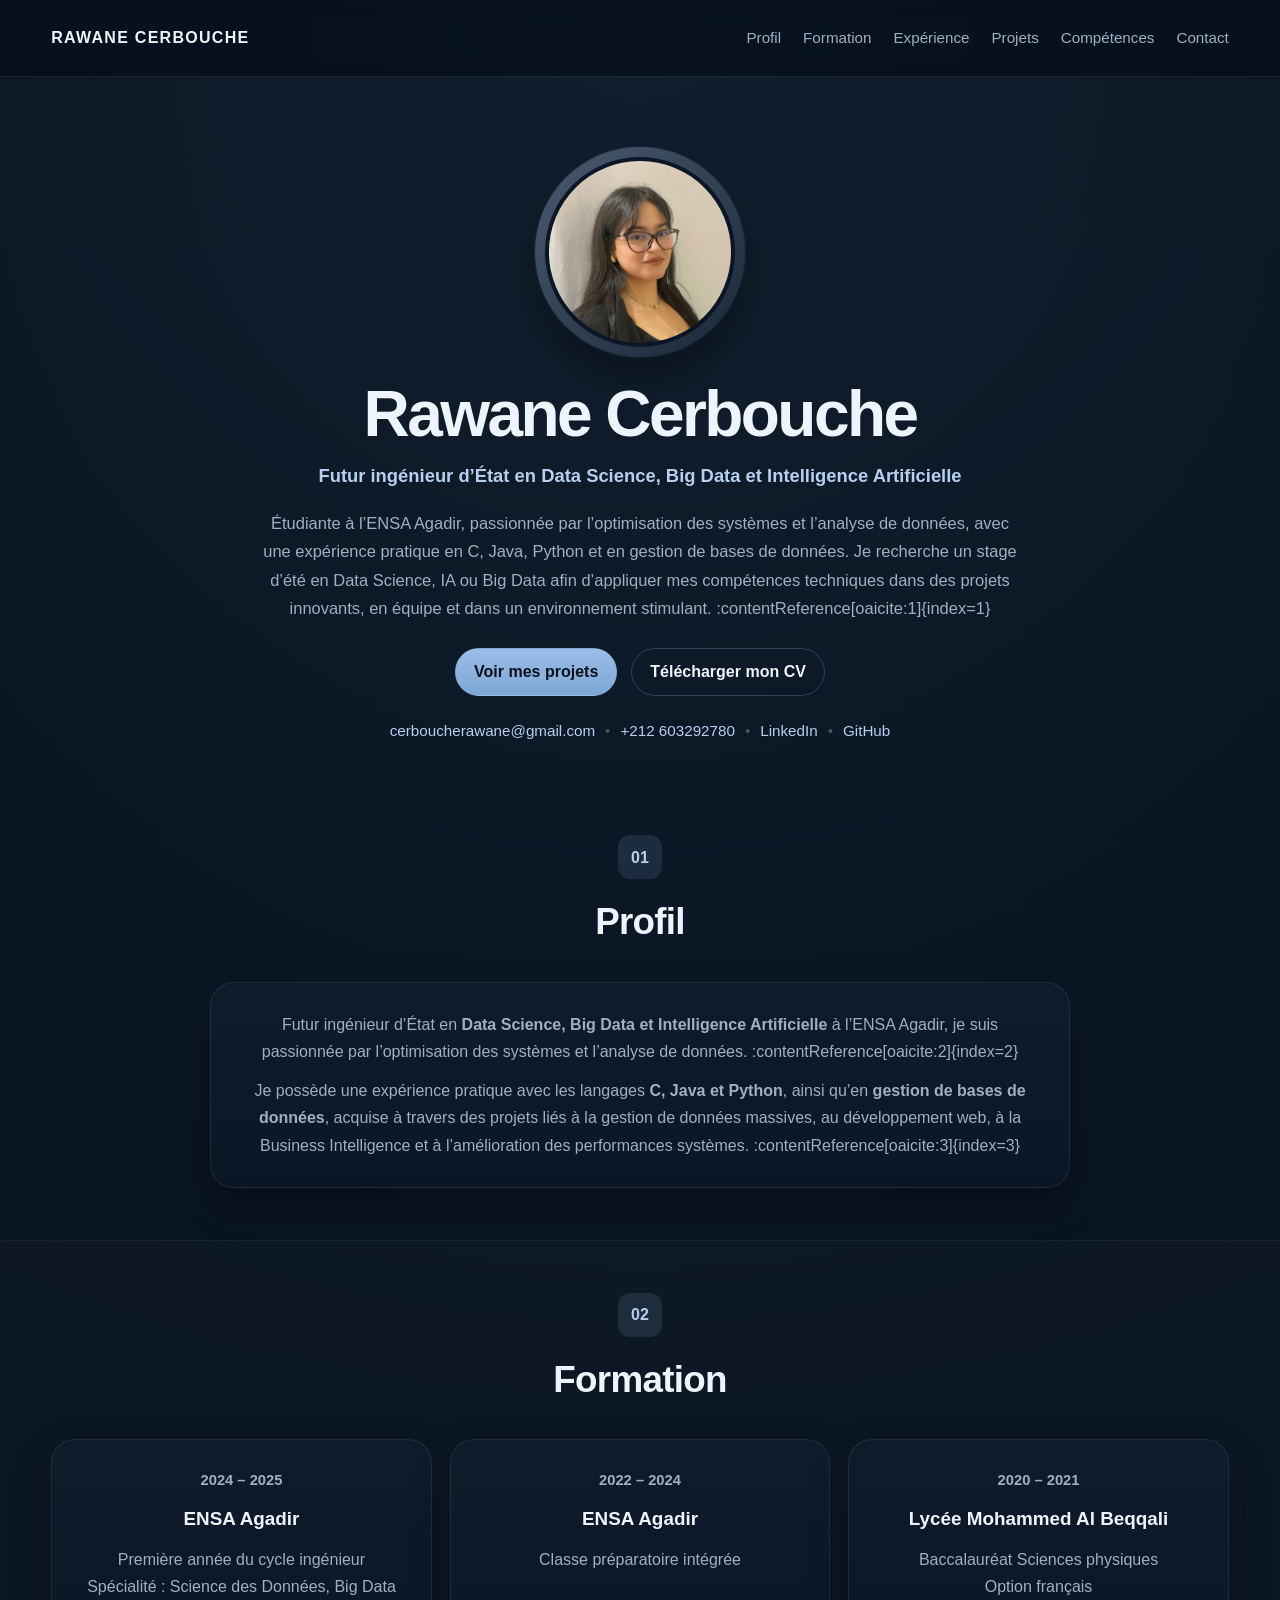
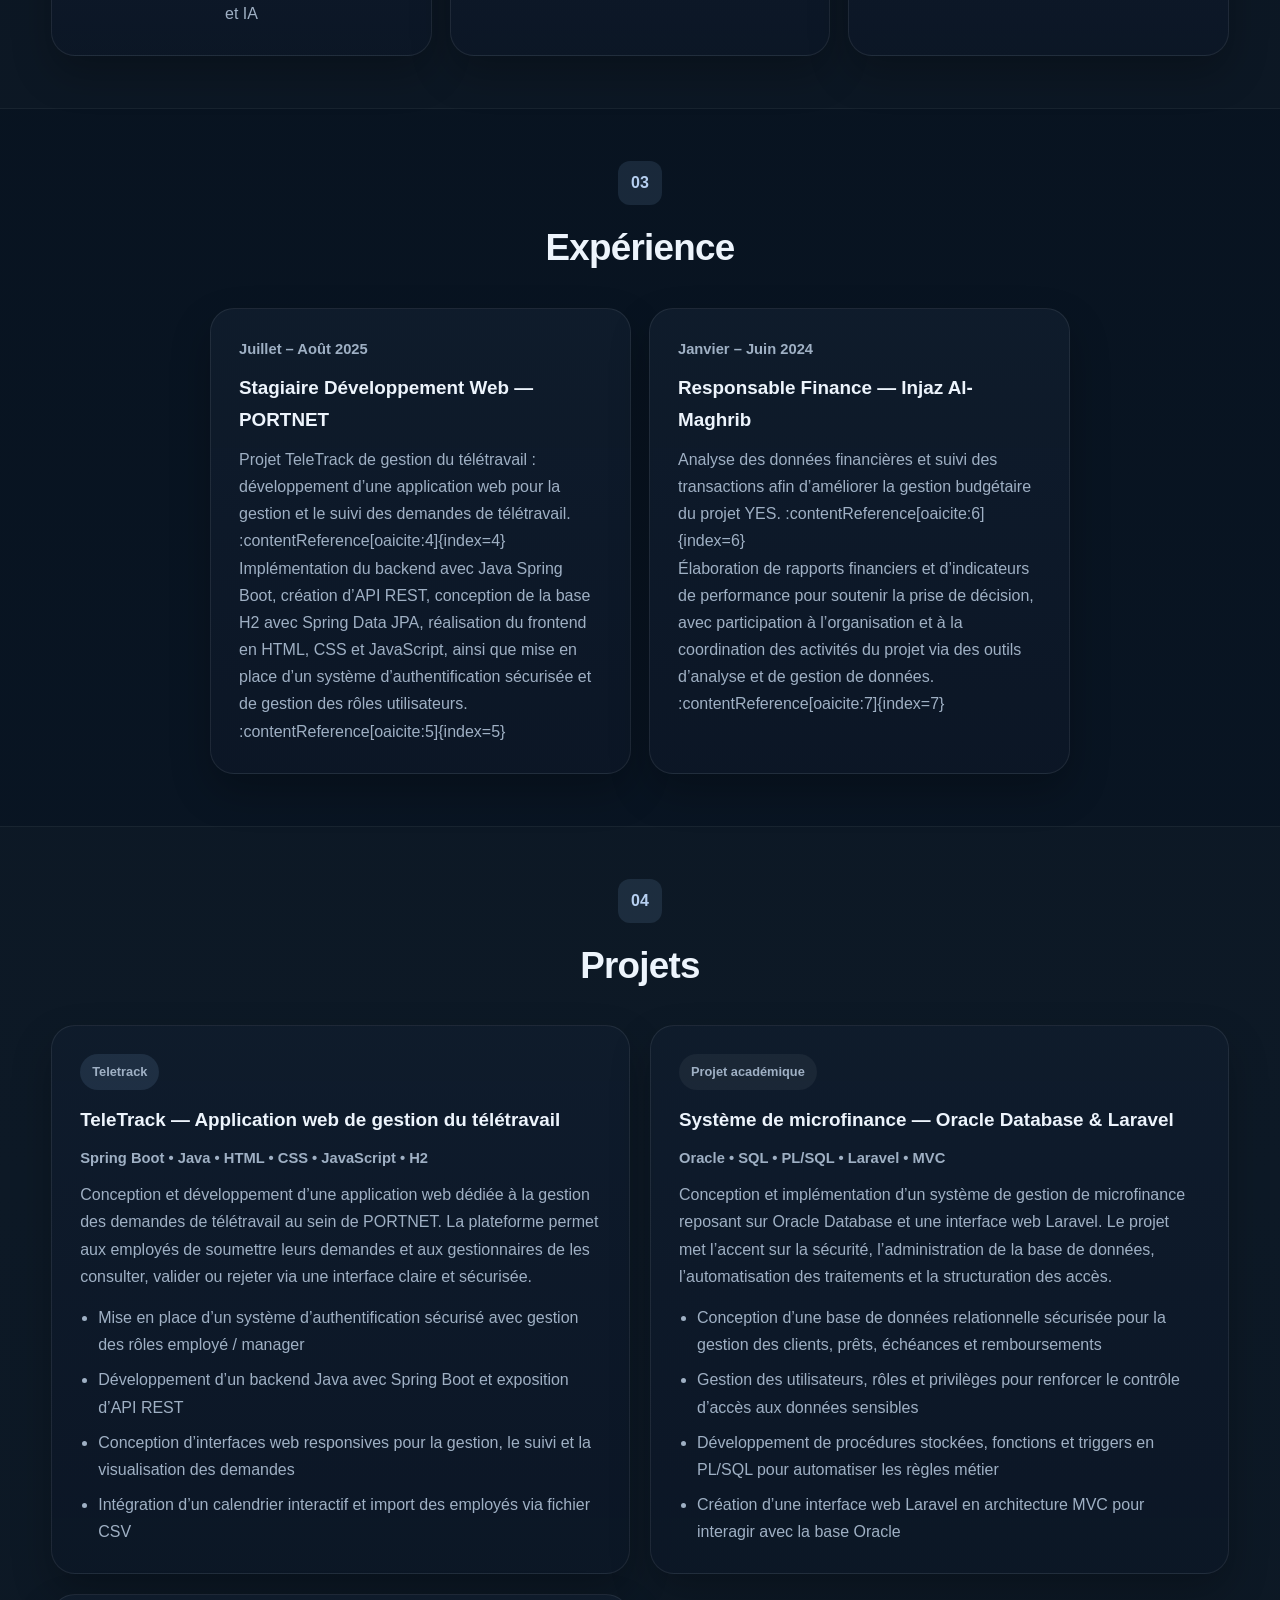
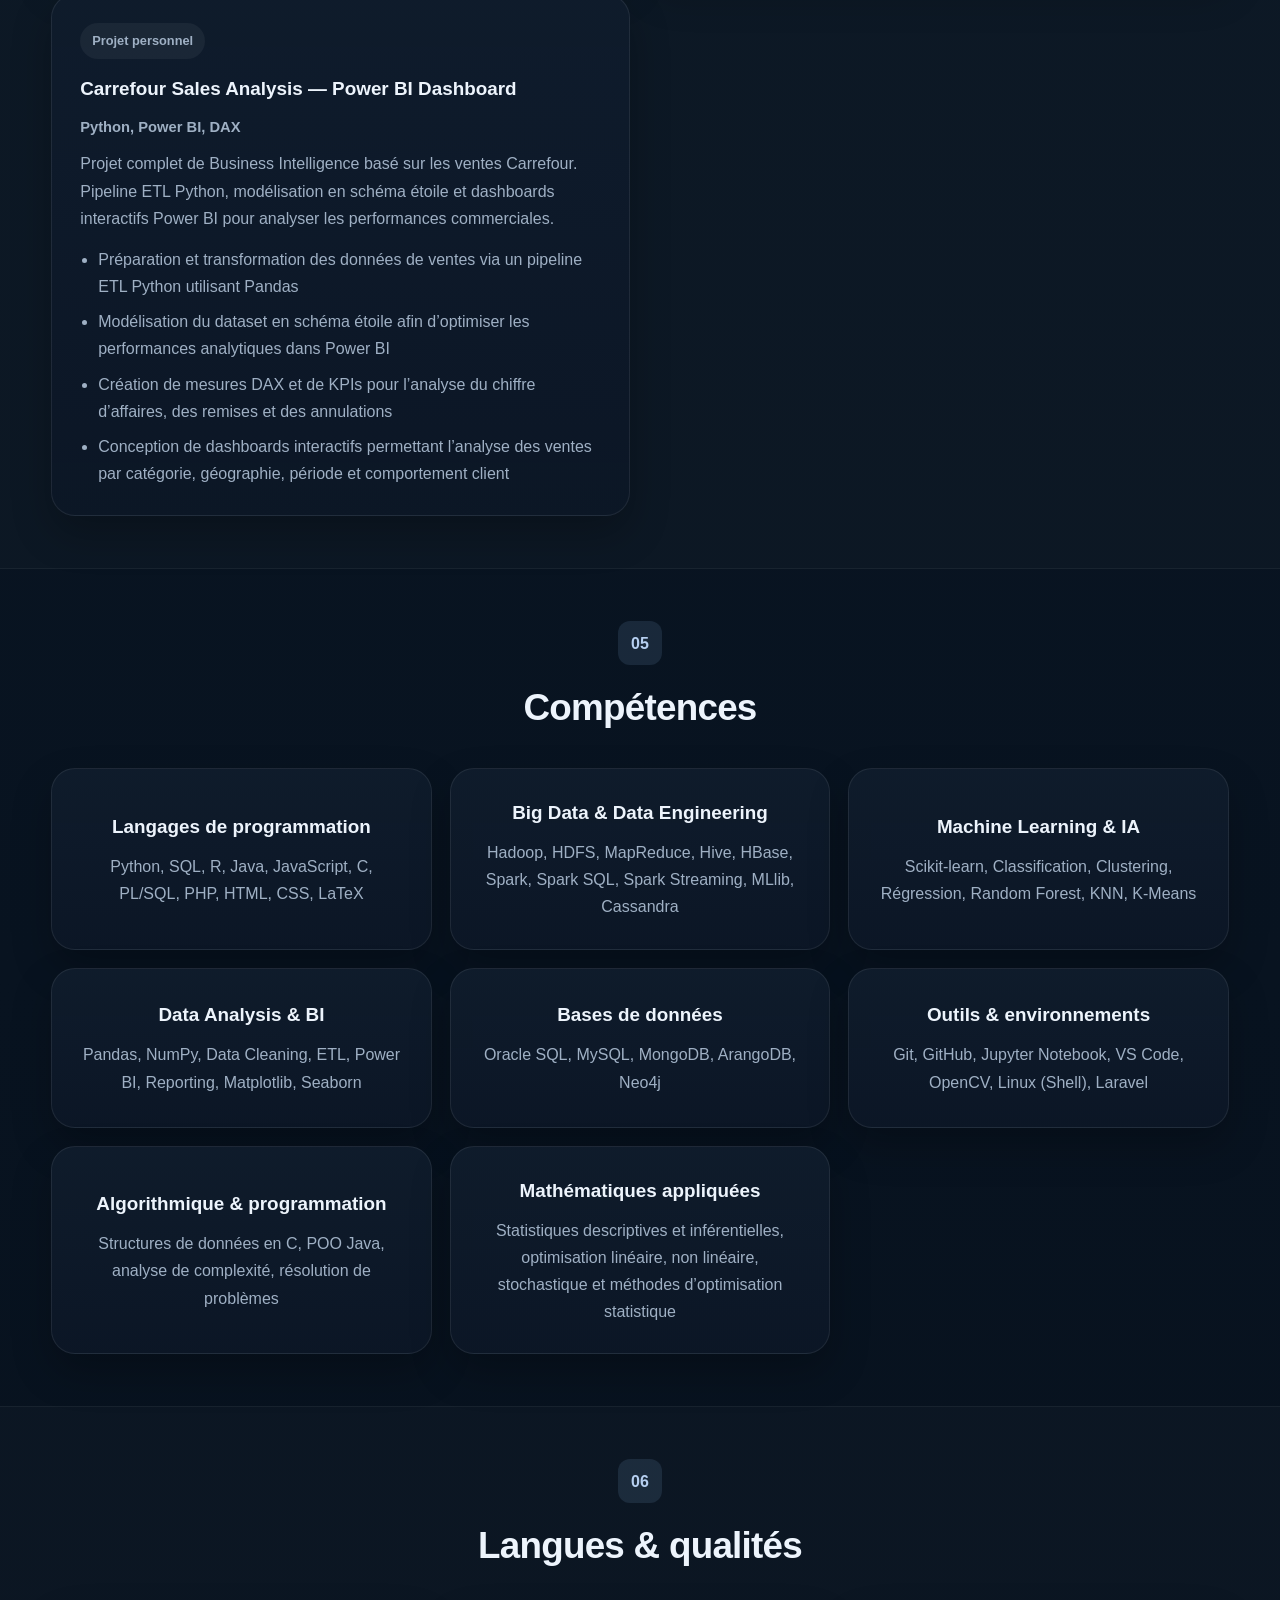
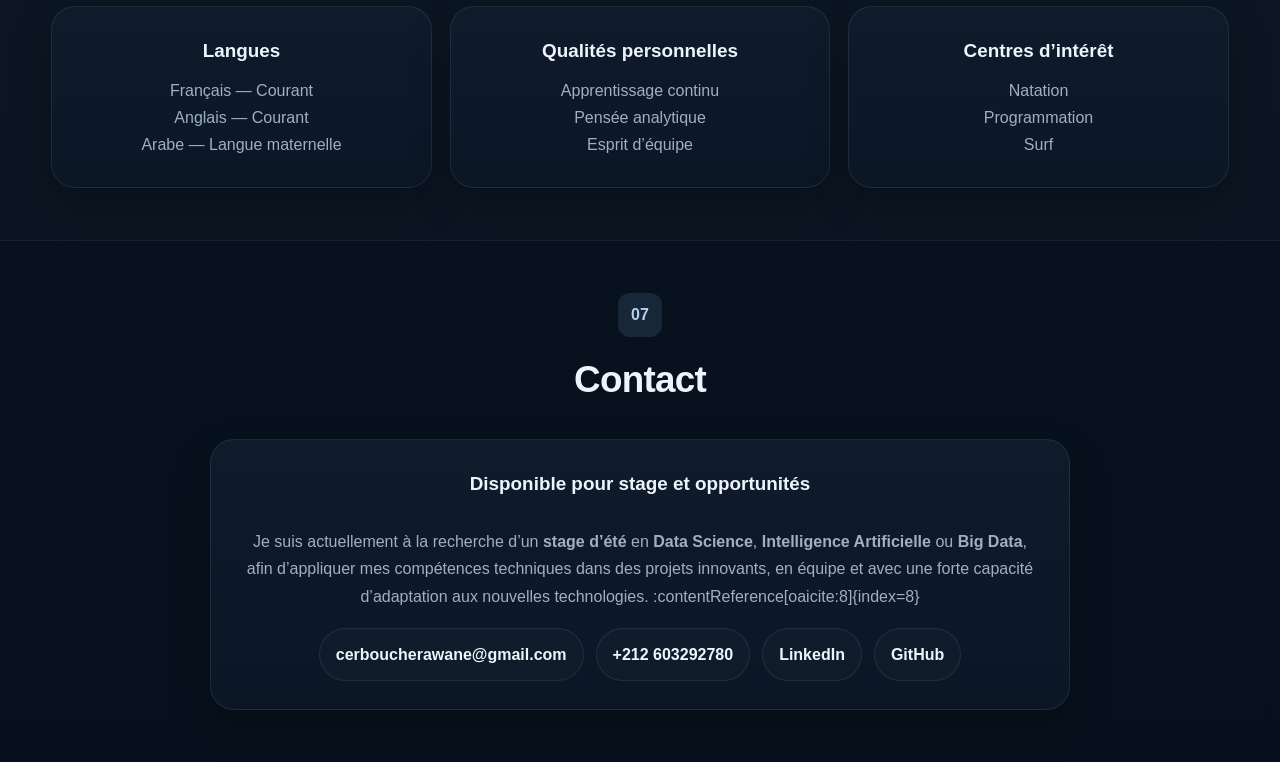
==== index.html @ 12fcda76 "Update index.html" ====
<!DOCTYPE html>
<html lang="fr">
<head>
  <meta charset="UTF-8" />
  <meta name="viewport" content="width=device-width, initial-scale=1.0" />
  <title>Rawane Cerbouche | Portfolio</title>
  <meta name="description" content="Portfolio professionnel de Rawane Cerbouche - Data Science, Big Data et Intelligence Artificielle" />
  <link rel="stylesheet" href="style.css" />
</head>
<body>

  <header class="header">
    <div class="container nav">
      <a href="#home" class="logo">Rawane Cerbouche</a>

      <nav class="nav-links">
        <a href="#about">Profil</a>
        <a href="#education">Formation</a>
        <a href="#experience">Expérience</a>
        <a href="#projects">Projets</a>
        <a href="#skills">Compétences</a>
        <a href="#contact">Contact</a>
      </nav>
    </div>
  </header>

  <main id="home">

    <!-- HERO -->
    <section class="hero">
      <div class="container hero-inner">
        <div class="hero-image-wrap">
          <div class="hero-image-frame">
            <img src="rawane.jpeg" alt="Photo de Rawane Cerbouche">
          </div>
        </div>

        <h1>Rawane Cerbouche</h1>
        <p class="hero-role">Futur ingénieur d’État en Data Science, Big Data et Intelligence Artificielle</p>

        <p class="hero-text">
          Étudiante à l’ENSA Agadir, passionnée par l’optimisation des systèmes et l’analyse de données,
          avec une expérience pratique en C, Java, Python et en gestion de bases de données.
          Je recherche un stage d’été en Data Science, IA ou Big Data afin d’appliquer mes compétences
          techniques dans des projets innovants, en équipe et dans un environnement stimulant. :contentReference[oaicite:1]{index=1}
        </p>

        <div class="hero-actions">
          <a class="btn btn-primary" href="#projects">Voir mes projets</a>
          <a class="btn btn-secondary" href="rawane.pdf" download>Télécharger mon CV</a>
        </div>

        <div class="hero-contact">
          <a href="mailto:cerboucherawane@gmail.com">cerboucherawane@gmail.com</a>
          <span>•</span>
          <a href="tel:+212603292780">+212 603292780</a>
          <span>•</span>
          <a href="https://www.linkedin.com/in/rawane-cerbouche-83610433a/" target="_blank" rel="noopener">LinkedIn</a>
          <span>•</span>
          <a href="https://github.com/rawanecerbouche" target="_blank" rel="noopener">GitHub</a>
        </div>
      </div>
    </section>

    <!-- ABOUT -->
    <section class="section" id="about">
      <div class="container narrow">
        <div class="section-heading center">
          <span>01</span>
          <h2>Profil</h2>
        </div>

        <div class="card centered-card">
          <p>
            Futur ingénieur d’État en <strong>Data Science, Big Data et Intelligence Artificielle</strong>
            à l’ENSA Agadir, je suis passionnée par l’optimisation des systèmes et l’analyse de données. :contentReference[oaicite:2]{index=2}
          </p>
          <p>
            Je possède une expérience pratique avec les langages <strong>C, Java et Python</strong>,
            ainsi qu’en <strong>gestion de bases de données</strong>, acquise à travers des projets liés
            à la gestion de données massives, au développement web, à la Business Intelligence
            et à l’amélioration des performances systèmes. :contentReference[oaicite:3]{index=3}
          </p>
        </div>
      </div>
    </section>

    <!-- EDUCATION -->
    <section class="section alt-section" id="education">
      <div class="container">
        <div class="section-heading center">
          <span>02</span>
          <h2>Formation</h2>
        </div>

        <div class="grid-3">
          <article class="card info-card text-center">
            <p class="card-date">2024 – 2025</p>
            <h3>ENSA Agadir</h3>
            <p>Première année du cycle ingénieur</p>
            <p>Spécialité : Science des Données, Big Data et IA</p>
          </article>

          <article class="card info-card text-center">
            <p class="card-date">2022 – 2024</p>
            <h3>ENSA Agadir</h3>
            <p>Classe préparatoire intégrée</p>
          </article>

          <article class="card info-card text-center">
            <p class="card-date">2020 – 2021</p>
            <h3>Lycée Mohammed Al Beqqali</h3>
            <p>Baccalauréat Sciences physiques</p>
            <p>Option français</p>
          </article>
        </div>
      </div>
    </section>

    <!-- EXPERIENCE -->
    <section class="section" id="experience">
      <div class="container narrow">
        <div class="section-heading center">
          <span>03</span>
          <h2>Expérience</h2>
        </div>

        <div class="grid-2">
          <article class="card">
            <p class="card-date">Juillet – Août 2025</p>
            <h3>Stagiaire Développement Web — PORTNET</h3>
            <p>
              Projet TeleTrack de gestion du télétravail : développement d’une application web
              pour la gestion et le suivi des demandes de télétravail. :contentReference[oaicite:4]{index=4}
            </p>
            <p>
              Implémentation du backend avec Java Spring Boot, création d’API REST,
              conception de la base H2 avec Spring Data JPA, réalisation du frontend en HTML,
              CSS et JavaScript, ainsi que mise en place d’un système d’authentification sécurisée
              et de gestion des rôles utilisateurs. :contentReference[oaicite:5]{index=5}
            </p>
          </article>

          <article class="card">
            <p class="card-date">Janvier – Juin 2024</p>
            <h3>Responsable Finance — Injaz Al-Maghrib</h3>
            <p>
              Analyse des données financières et suivi des transactions afin d’améliorer
              la gestion budgétaire du projet YES. :contentReference[oaicite:6]{index=6}
            </p>
            <p>
              Élaboration de rapports financiers et d’indicateurs de performance pour soutenir
              la prise de décision, avec participation à l’organisation et à la coordination des activités
              du projet via des outils d’analyse et de gestion de données. :contentReference[oaicite:7]{index=7}
            </p>
          </article>
        </div>
      </div>
    </section>

    <!-- PROJECTS -->
    <section class="section alt-section" id="projects">
      <div class="container">
        <div class="section-heading center">
          <span>04</span>
          <h2>Projets</h2>
        </div>

        <div class="projects-grid">

          <a class="card project-card" href="post/teletrack/" style="display:block; text-decoration:none; color:inherit;">
            <p class="project-badge">Teletrack</p>
            <h3>TeleTrack — Application web de gestion du télétravail</h3>
            <p class="card-date">Spring Boot • Java • HTML • CSS • JavaScript • H2</p>
            <p>
              Conception et développement d’une application web dédiée à la gestion
              des demandes de télétravail au sein de PORTNET. La plateforme permet
              aux employés de soumettre leurs demandes et aux gestionnaires de les
              consulter, valider ou rejeter via une interface claire et sécurisée.
            </p>
            <ul>
              <li>Mise en place d’un système d’authentification sécurisé avec gestion des rôles employé / manager</li>
              <li>Développement d’un backend Java avec Spring Boot et exposition d’API REST</li>
              <li>Conception d’interfaces web responsives pour la gestion, le suivi et la visualisation des demandes</li>
              <li>Intégration d’un calendrier interactif et import des employés via fichier CSV</li>
            </ul>
          </a>

          <a class="card project-card" href="post/plsql/" style="display:block; text-decoration:none; color:inherit;">
            <p class="project-badge subtle">Projet académique</p>
            <h3>Système de microfinance — Oracle Database & Laravel</h3>
            <p class="card-date">Oracle • SQL • PL/SQL • Laravel • MVC</p>
            <p>
              Conception et implémentation d’un système de gestion de microfinance
              reposant sur Oracle Database et une interface web Laravel. Le projet
              met l’accent sur la sécurité, l’administration de la base de données,
              l’automatisation des traitements et la structuration des accès.
            </p>
            <ul>
              <li>Conception d’une base de données relationnelle sécurisée pour la gestion des clients, prêts, échéances et remboursements</li>
              <li>Gestion des utilisateurs, rôles et privilèges pour renforcer le contrôle d’accès aux données sensibles</li>
              <li>Développement de procédures stockées, fonctions et triggers en PL/SQL pour automatiser les règles métier</li>
              <li>Création d’une interface web Laravel en architecture MVC pour interagir avec la base Oracle</li>
            </ul>
          </a>

          <a class="card project-card" href="post/powerbi/" style="display:block; text-decoration:none; color:inherit;">
            <p class="project-badge subtle">Projet personnel</p>
            <h3>Carrefour Sales Analysis — Power BI Dashboard</h3>
            <p class="card-date">Python, Power BI, DAX</p>
            <p>
              Projet complet de Business Intelligence basé sur les ventes Carrefour.
              Pipeline ETL Python, modélisation en schéma étoile et dashboards
              interactifs Power BI pour analyser les performances commerciales.
            </p>
            <ul>
              <li>Préparation et transformation des données de ventes via un pipeline ETL Python utilisant Pandas</li>
              <li>Modélisation du dataset en schéma étoile afin d’optimiser les performances analytiques dans Power BI</li>
              <li>Création de mesures DAX et de KPIs pour l’analyse du chiffre d’affaires, des remises et des annulations</li>
              <li>Conception de dashboards interactifs permettant l’analyse des ventes par catégorie, géographie, période et comportement client</li>
            </ul>
          </a>

        </div>
      </div>
    </section>

    <!-- SKILLS -->
    <section class="section" id="skills">
      <div class="container">
        <div class="section-heading center">
          <span>05</span>
          <h2>Compétences</h2>
        </div>

        <div class="skills-grid">
          <article class="card skill-card text-center">
            <h3>Langages de programmation</h3>
            <p>Python, SQL, R, Java, JavaScript, C, PL/SQL, PHP, HTML, CSS, LaTeX</p>
          </article>

          <article class="card skill-card text-center">
            <h3>Big Data & Data Engineering</h3>
            <p>Hadoop, HDFS, MapReduce, Hive, HBase, Spark, Spark SQL, Spark Streaming, MLlib, Cassandra</p>
          </article>

          <article class="card skill-card text-center">
            <h3>Machine Learning & IA</h3>
            <p>Scikit-learn, Classification, Clustering, Régression, Random Forest, KNN, K-Means</p>
          </article>

          <article class="card skill-card text-center">
            <h3>Data Analysis & BI</h3>
            <p>Pandas, NumPy, Data Cleaning, ETL, Power BI, Reporting, Matplotlib, Seaborn</p>
          </article>

          <article class="card skill-card text-center">
            <h3>Bases de données</h3>
            <p>Oracle SQL, MySQL, MongoDB, ArangoDB, Neo4j</p>
          </article>

          <article class="card skill-card text-center">
            <h3>Outils & environnements</h3>
            <p>Git, GitHub, Jupyter Notebook, VS Code, OpenCV, Linux (Shell), Laravel</p>
          </article>

          <article class="card skill-card text-center">
            <h3>Algorithmique & programmation</h3>
            <p>Structures de données en C, POO Java, analyse de complexité, résolution de problèmes</p>
          </article>

          <article class="card skill-card text-center">
            <h3>Mathématiques appliquées</h3>
            <p>Statistiques descriptives et inférentielles, optimisation linéaire, non linéaire, stochastique et méthodes d’optimisation statistique</p>
          </article>
        </div>
      </div>
    </section>

    <!-- EXTRA -->
    <section class="section alt-section" id="more">
      <div class="container">
        <div class="section-heading center">
          <span>06</span>
          <h2>Langues & qualités</h2>
        </div>

        <div class="grid-3">
          <article class="card text-center">
            <h3>Langues</h3>
            <p>Français — Courant</p>
            <p>Anglais — Courant</p>
            <p>Arabe — Langue maternelle</p>
          </article>

          <article class="card text-center">
            <h3>Qualités personnelles</h3>
            <p>Apprentissage continu</p>
            <p>Pensée analytique</p>
            <p>Esprit d’équipe</p>
          </article>

          <article class="card text-center">
            <h3>Centres d’intérêt</h3>
            <p>Natation</p>
            <p>Programmation</p>
            <p>Surf</p>
          </article>
        </div>
      </div>
    </section>

    <!-- CONTACT -->
    <section class="section" id="contact">
      <div class="container narrow">
        <div class="section-heading center">
          <span>07</span>
          <h2>Contact</h2>
        </div>

        <div class="card contact-card text-center">
          <h3>Disponible pour stage et opportunités</h3>
          <p>
            Je suis actuellement à la recherche d’un <strong>stage d’été</strong> en
            <strong>Data Science</strong>, <strong>Intelligence Artificielle</strong>
            ou <strong>Big Data</strong>, afin d’appliquer mes compétences techniques
            dans des projets innovants, en équipe et avec une forte capacité d’adaptation
            aux nouvelles technologies. :contentReference[oaicite:8]{index=8}
          </p>

          <div class="contact-links">
            <a href="mailto:cerboucherawane@gmail.com">cerboucherawane@gmail.com</a>
            <a href="tel:+212603292780">+212 603292780</a>
            <a href="https://www.linkedin.com/in/rawane-cerbouche-83610433a/" target="_blank" rel="noopener">LinkedIn</a>
            <a href="https://github.com/rawanecerbouche" target="_blank" rel="noopener">GitHub</a>
          </div>
        </div>
      </div>
    </section>

  </main>
</body>
</html>
---- style.css ----
:root{
  --bg: #07111d;
  --bg-soft: #0b1726;
  --panel: #0f1c2c;
  --panel-2: #132338;
  --line: rgba(255,255,255,.08);
  --line-soft: rgba(255,255,255,.05);
  --text: #edf4fc;
  --muted: #9fb0c4;
  --accent: #7fa8d6;
  --accent-strong: #b6cff0;
  --accent-soft: rgba(127,168,214,.14);
  --shadow: 0 18px 40px rgba(0,0,0,.24);
  --radius-xl: 34px;
  --radius-lg: 24px;
  --radius-md: 18px;
  --container: 1180px;
}

*{
  margin:0;
  padding:0;
  box-sizing:border-box;
}

html{
  scroll-behavior:smooth;
}

body{
  font-family: "Inter", "Segoe UI", Arial, sans-serif;
  color: var(--text);
  background:
    radial-gradient(circle at top center, rgba(127,168,214,.09), transparent 26%),
    linear-gradient(180deg, #07111d 0%, #091523 50%, #07111d 100%);
  line-height: 1.7;
}

img{
  max-width:100%;
  display:block;
}

a{
  text-decoration:none;
  color: var(--accent-strong);
}

a:hover{
  opacity:.92;
}

.container{
  width:min(var(--container), 92%);
  margin:0 auto;
}

.narrow{
  width:min(860px, 92%);
}

/* HEADER */
.header{
  position:sticky;
  top:0;
  z-index:50;
  backdrop-filter: blur(14px);
  background: rgba(7,17,29,.82);
  border-bottom:1px solid var(--line);
}

.nav{
  min-height:76px;
  display:flex;
  align-items:center;
  justify-content:space-between;
  gap:20px;
}

.logo{
  color: var(--text);
  font-size:1rem;
  font-weight:700;
  letter-spacing:.08em;
  text-transform:uppercase;
}

.nav-links{
  display:flex;
  flex-wrap:wrap;
  gap:22px;
}

.nav-links a{
  color: var(--muted);
  font-size:.95rem;
  font-weight:500;
}

.nav-links a:hover{
  color: var(--text);
}

/* HERO */
.hero{
  padding: 70px 0 40px;
}

.hero-inner{
  text-align:center;
  display:flex;
  flex-direction:column;
  align-items:center;
}

.hero-image-wrap{
  margin-bottom: 24px;
}

.hero-image-frame{
  width: 210px;
  height: 210px;
  border-radius: 50%;
  padding: 10px;
  background:
    linear-gradient(135deg, rgba(182,207,240,.35), rgba(127,168,214,.08));
  box-shadow:
    0 0 0 1px rgba(255,255,255,.06),
    0 18px 40px rgba(0,0,0,.28);
}

.hero-image-frame img{
  width: 100%;
  height: 100%;
  object-fit: cover;
  border-radius: 50%;
  border: 4px solid rgba(10,20,34,.95);
}

.hero-kicker{
  font-size:.82rem;
  font-weight:700;
  letter-spacing:.12em;
  text-transform:uppercase;
  color: var(--accent);
  margin-bottom:14px;
}

.hero h1{
  font-size: clamp(2.3rem, 5vw, 4.2rem);
  line-height:1.05;
  letter-spacing:-.04em;
  margin-bottom:12px;
}

.hero-role{
  font-size:1.15rem;
  color: var(--accent-strong);
  font-weight:600;
  margin-bottom:18px;
}

.hero-text{
  max-width: 760px;
  color: var(--muted);
  font-size:1.03rem;
  margin-bottom:26px;
}

.hero-actions{
  display:flex;
  flex-wrap:wrap;
  justify-content:center;
  gap:14px;
  margin-bottom:22px;
}

.hero-contact{
  display:flex;
  flex-wrap:wrap;
  justify-content:center;
  align-items:center;
  gap:10px;
  color: var(--muted);
  font-size:.95rem;
}

.hero-contact span{
  color: rgba(255,255,255,.25);
}

/* BUTTONS */
.btn{
  min-height:48px;
  padding:0 18px;
  border-radius:999px;
  display:inline-flex;
  align-items:center;
  justify-content:center;
  font-weight:700;
  border:1px solid transparent;
  transition:.22s ease;
}

.btn-primary{
  background: linear-gradient(180deg, #9bbce7, #7ea7d6);
  color:#08111d;
}

.btn-primary:hover{
  transform: translateY(-1px);
}

.btn-secondary{
  background: transparent;
  border-color: rgba(127,168,214,.28);
  color: var(--text);
}

.btn-secondary:hover{
  background: rgba(255,255,255,.03);
}

/* SECTION */
.section{
  padding: 52px 0;
}

.alt-section{
  background: rgba(255,255,255,.015);
  border-top: 1px solid var(--line-soft);
  border-bottom: 1px solid var(--line-soft);
}

.section-heading{
  margin-bottom: 28px;
}

.section-heading.center{
  text-align:center;
}

.section-heading span{
  display:inline-grid;
  place-items:center;
  width:44px;
  height:44px;
  border-radius:12px;
  background: var(--accent-soft);
  color: var(--accent-strong);
  font-weight:800;
  margin-bottom:12px;
}

.section-heading h2{
  font-size: clamp(1.6rem, 3vw, 2.3rem);
  letter-spacing:-.02em;
}

/* CARDS */
.card{
  background:
    linear-gradient(180deg, rgba(15,28,44,.98), rgba(12,23,38,.96));
  border:1px solid var(--line);
  box-shadow: var(--shadow);
  border-radius: var(--radius-lg);
  padding: 28px;
}

.centered-card{
  text-align:center;
}

.centered-card p + p{
  margin-top: 12px;
}

.card h3{
  font-size:1.18rem;
  margin-bottom:10px;
}

.card p{
  color: var(--muted);
}

.card-date{
  color: var(--accent);
  font-size:.92rem;
  font-weight:700;
  margin-bottom:10px;
}

.text-center{
  text-align:center;
}

/* GRIDS */
.grid-2{
  display:grid;
  grid-template-columns: repeat(2, 1fr);
  gap:18px;
}

.grid-3{
  display:grid;
  grid-template-columns: repeat(3, 1fr);
  gap:18px;
}

.projects-grid{
  display:grid;
  grid-template-columns: repeat(2, 1fr);
  gap:20px;
}

.skills-grid{
  display:grid;
  grid-template-columns: repeat(3, 1fr);
  gap:18px;
}

/* PROJECT */
.project-card{
  text-align:left;
}

.project-badge{
  display:inline-flex;
  padding:7px 12px;
  border-radius:999px;
  background: rgba(127,168,214,.14);
  color: var(--accent-strong);
  font-size:.8rem;
  font-weight:700;
  margin-bottom:14px;
}

.project-badge.subtle{
  background: rgba(255,255,255,.05);
  color: var(--muted);
}

.project-card ul{
  margin-top:14px;
  padding-left:18px;
  color: var(--muted);
}

.project-card li + li{
  margin-top:8px;
}

/* SKILL */
.skill-card{
  min-height: 160px;
  display:flex;
  flex-direction:column;
  justify-content:center;
}

/* CONTACT */
.contact-card{
  display:flex;
  flex-direction:column;
  gap:18px;
}

.contact-links{
  display:flex;
  flex-wrap:wrap;
  justify-content:center;
  gap:12px;
}

.contact-links a{
  padding:12px 16px;
  border-radius:999px;
  border:1px solid var(--line);
  background: rgba(255,255,255,.02);
  color: var(--text);
  font-weight:600;
}

/* RESPONSIVE */
@media (max-width: 980px){
  .grid-3,
  .projects-grid,
  .skills-grid{
    grid-template-columns: 1fr;
  }
}

@media (max-width: 760px){
  .nav{
    min-height:72px;
  }

  .nav-links{
    display:none;
  }

  .hero{
    padding: 46px 0 24px;
  }

  .hero-image-frame{
    width: 170px;
    height: 170px;
  }

  .hero-role{
    font-size:1rem;
  }

  .card{
    padding:22px;
  }

  .section{
    padding: 42px 0;
  }

  .grid-2{
    grid-template-columns: 1fr;
  }

  .hero-contact{
    font-size:.9rem;
  }
}
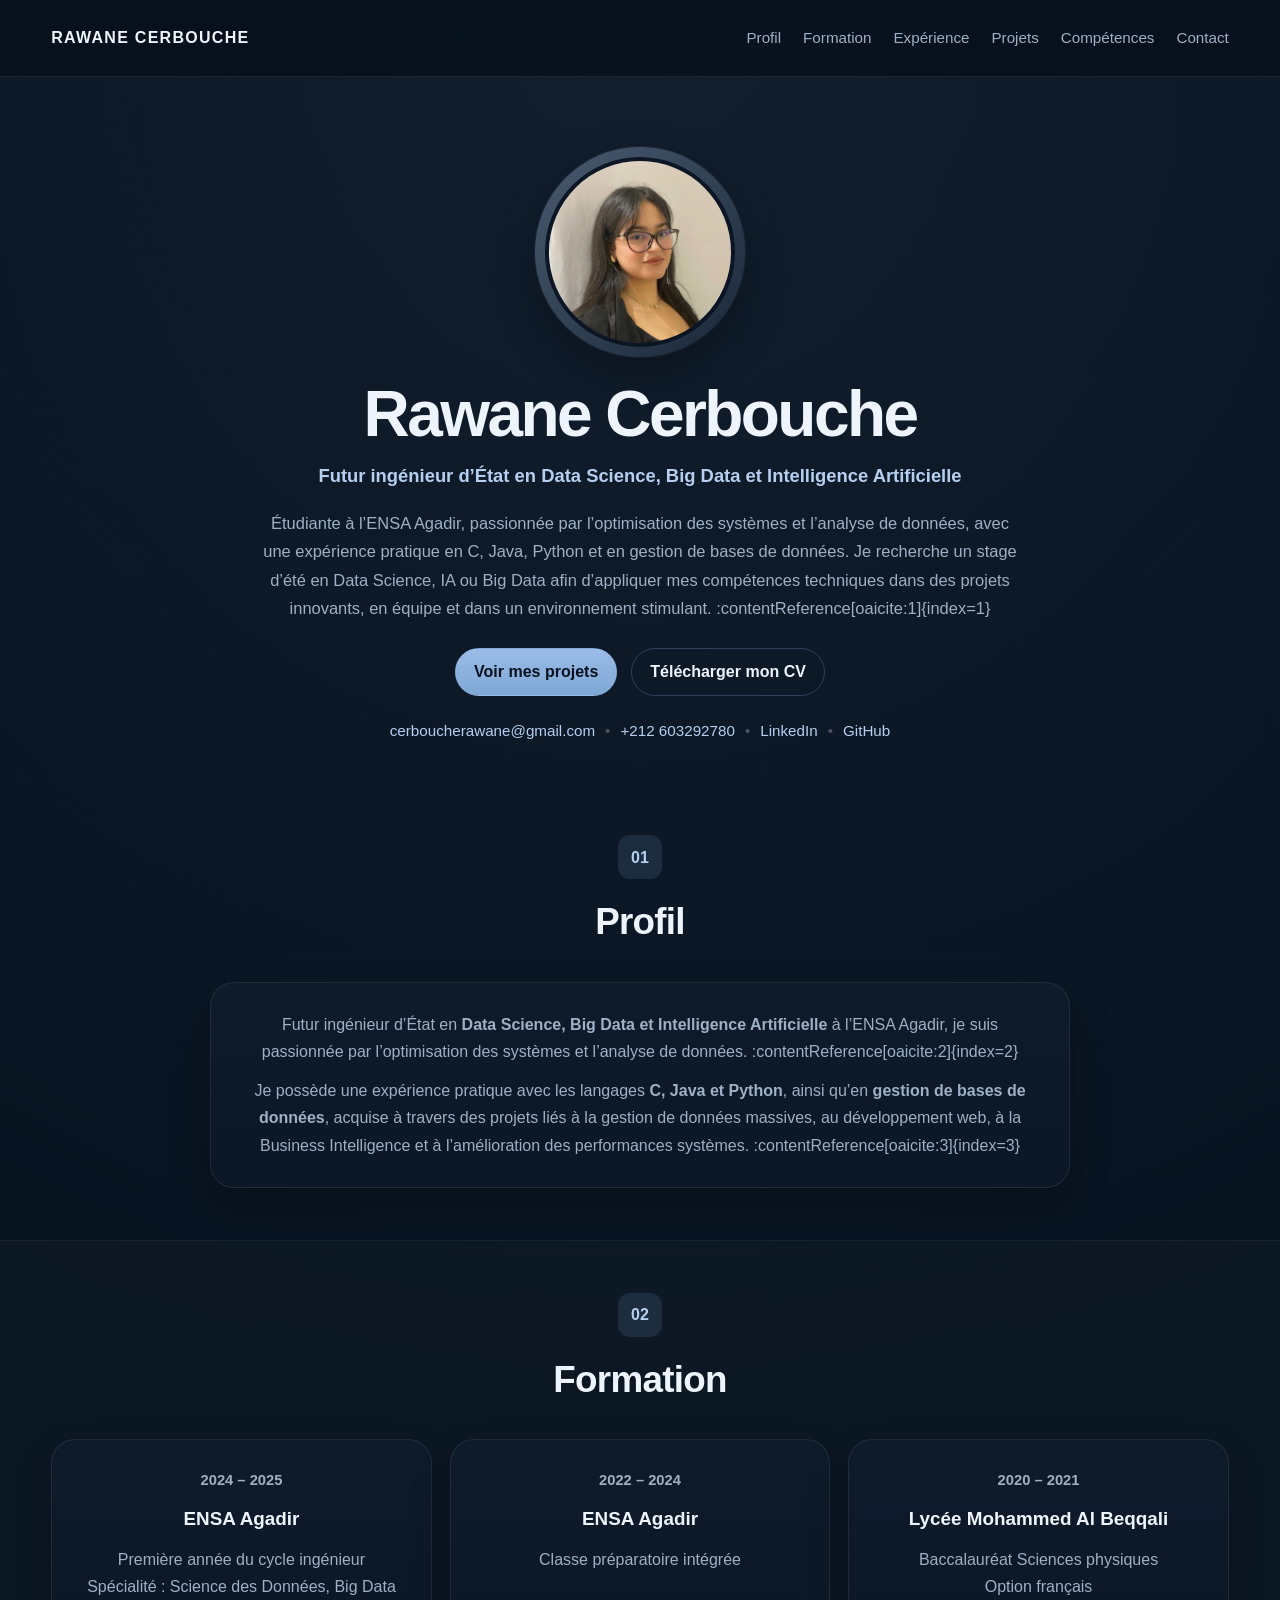
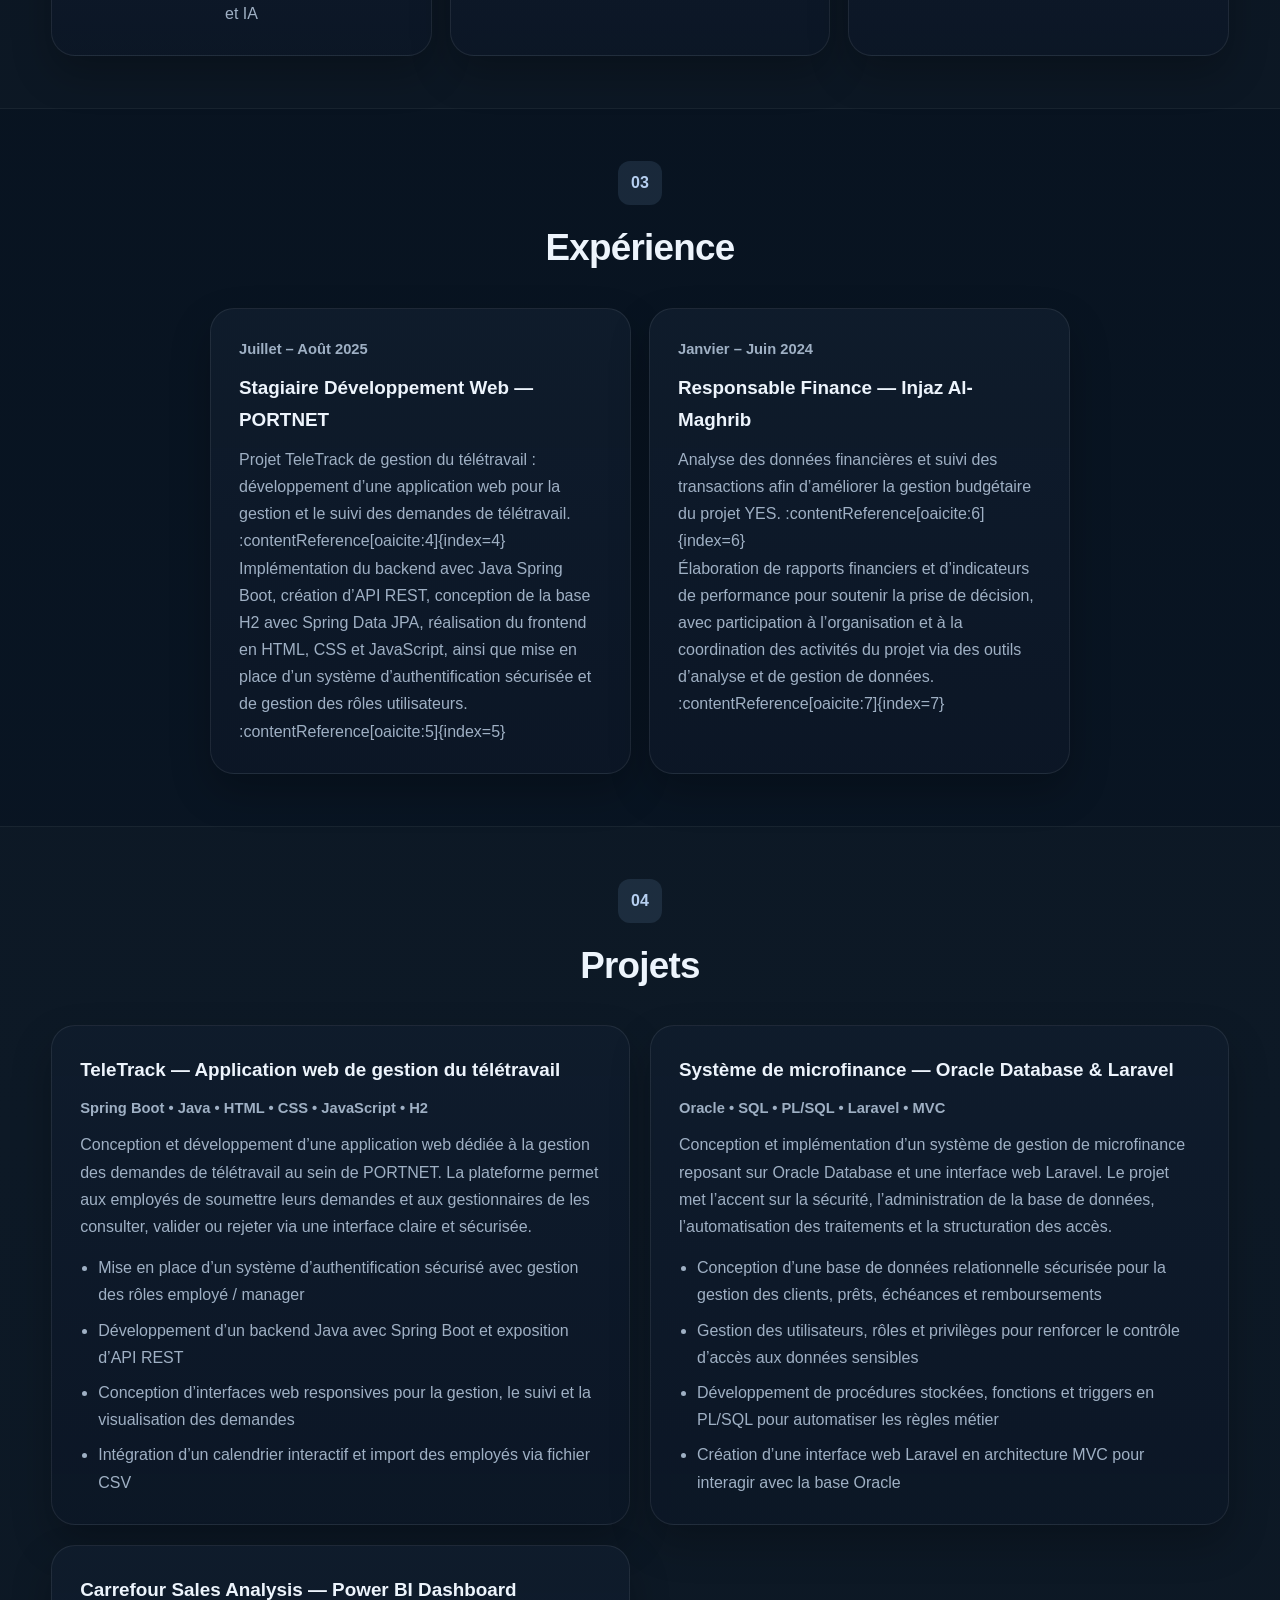
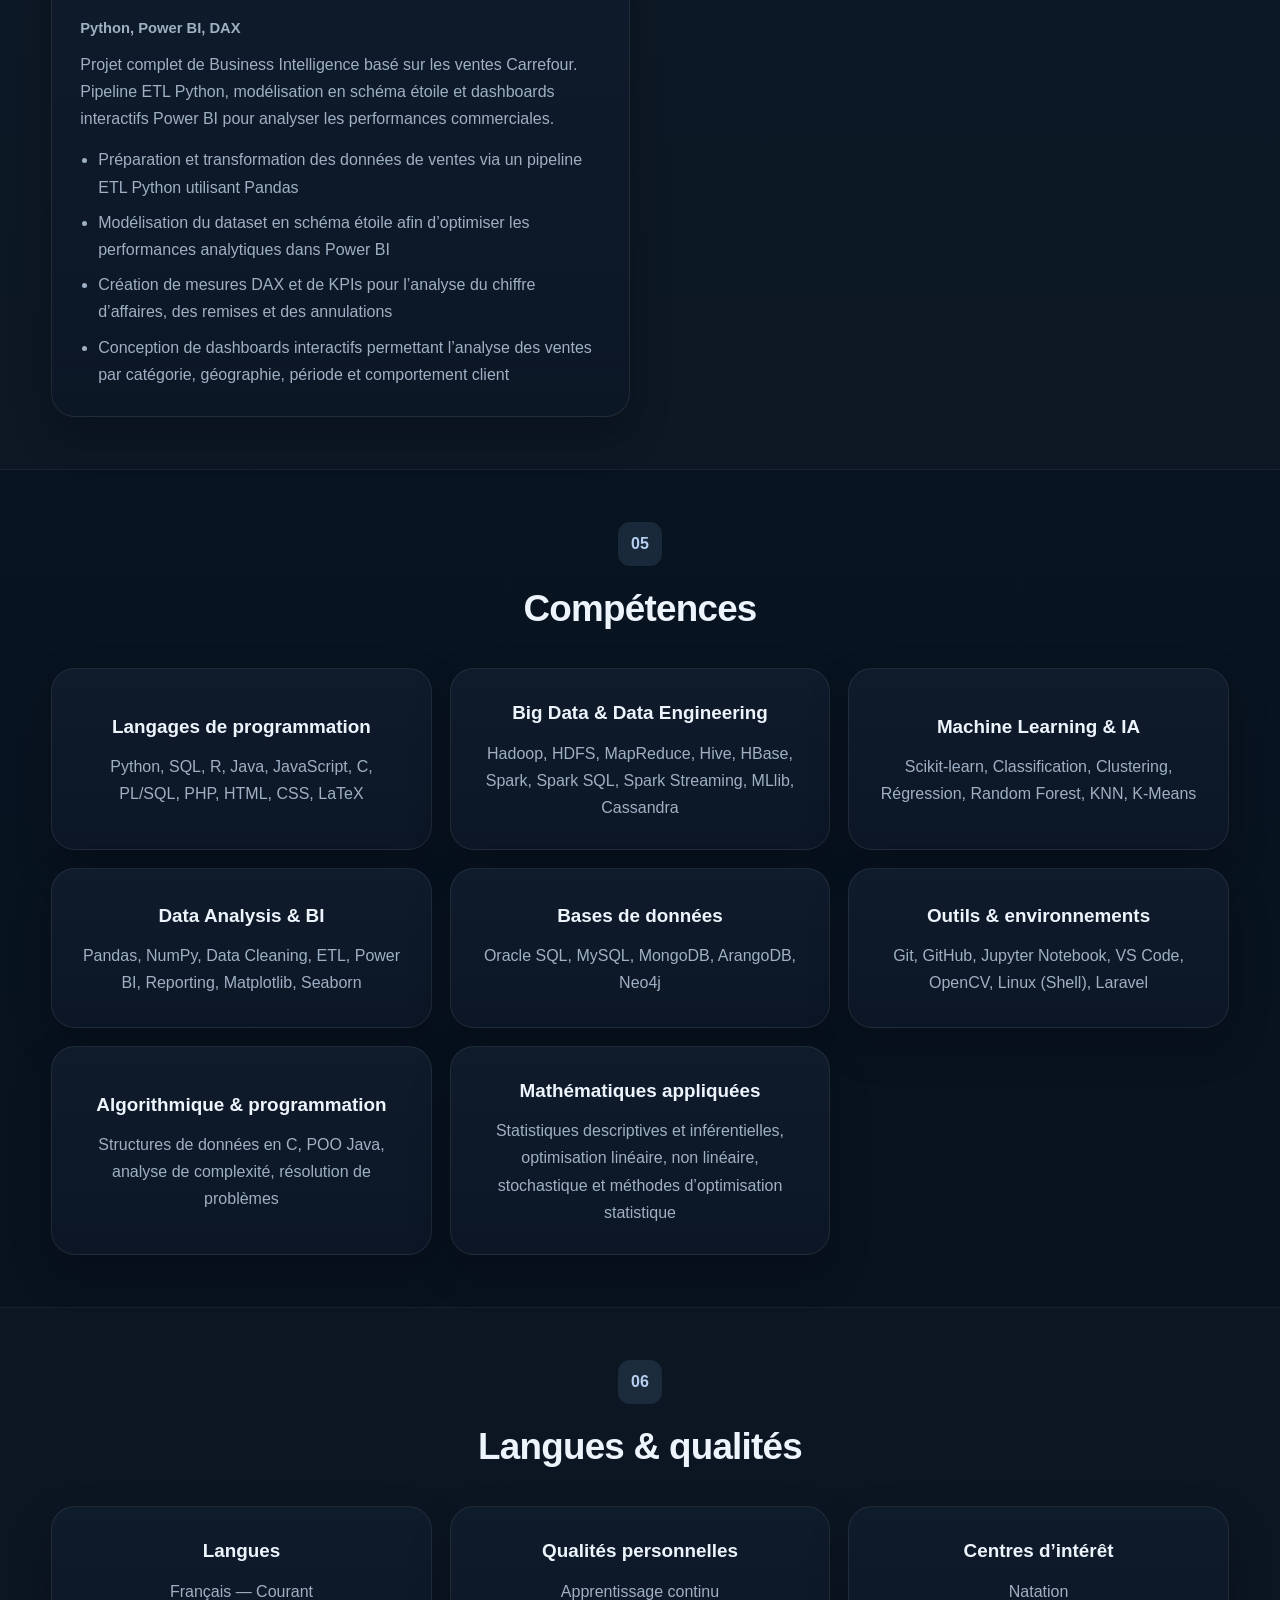
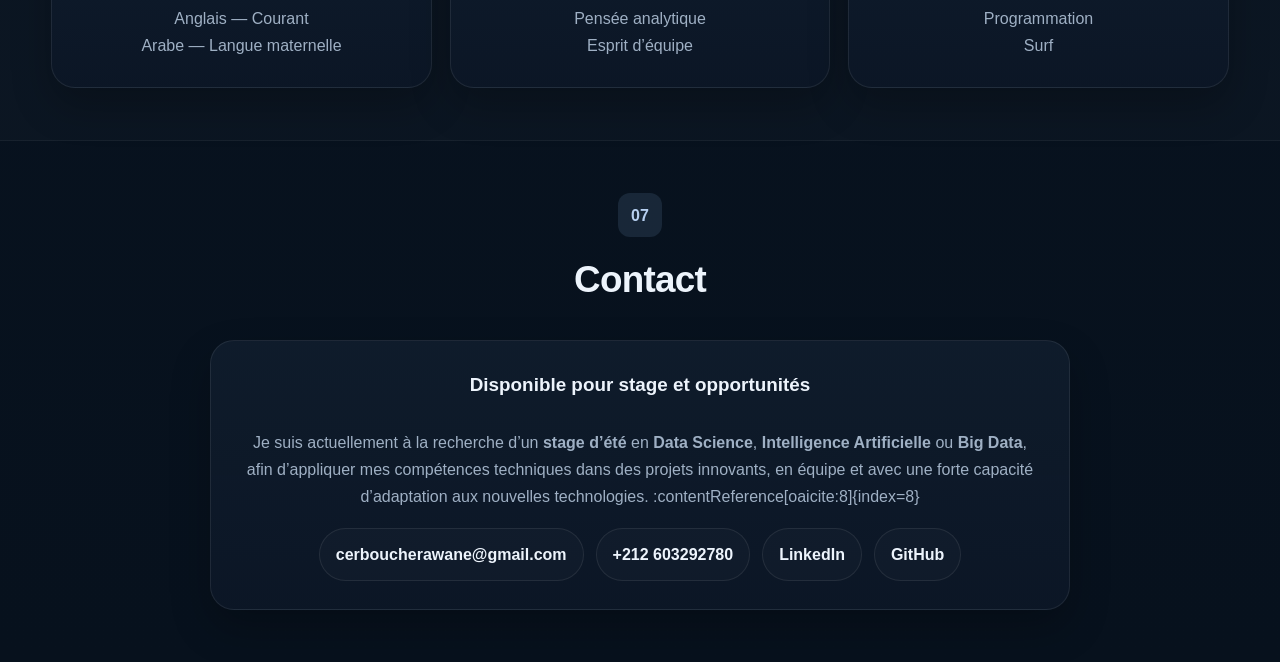
==== commit 0b2970c3: "Update index.html" ====
--- a/index.html
+++ b/index.html
@@ -169,7 +169,7 @@
         <div class="projects-grid">
 
           <a class="card project-card" href="post/teletrack/" style="display:block; text-decoration:none; color:inherit;">
-            <p class="project-badge">Teletrack</p>
+            
             <h3>TeleTrack — Application web de gestion du télétravail</h3>
             <p class="card-date">Spring Boot • Java • HTML • CSS • JavaScript • H2</p>
             <p>
@@ -187,7 +187,7 @@
           </a>
 
           <a class="card project-card" href="post/plsql/" style="display:block; text-decoration:none; color:inherit;">
-            <p class="project-badge subtle">Projet académique</p>
+           
             <h3>Système de microfinance — Oracle Database & Laravel</h3>
             <p class="card-date">Oracle • SQL • PL/SQL • Laravel • MVC</p>
             <p>
@@ -205,7 +205,7 @@
           </a>
 
           <a class="card project-card" href="post/powerbi/" style="display:block; text-decoration:none; color:inherit;">
-            <p class="project-badge subtle">Projet personnel</p>
+           
             <h3>Carrefour Sales Analysis — Power BI Dashboard</h3>
             <p class="card-date">Python, Power BI, DAX</p>
             <p>
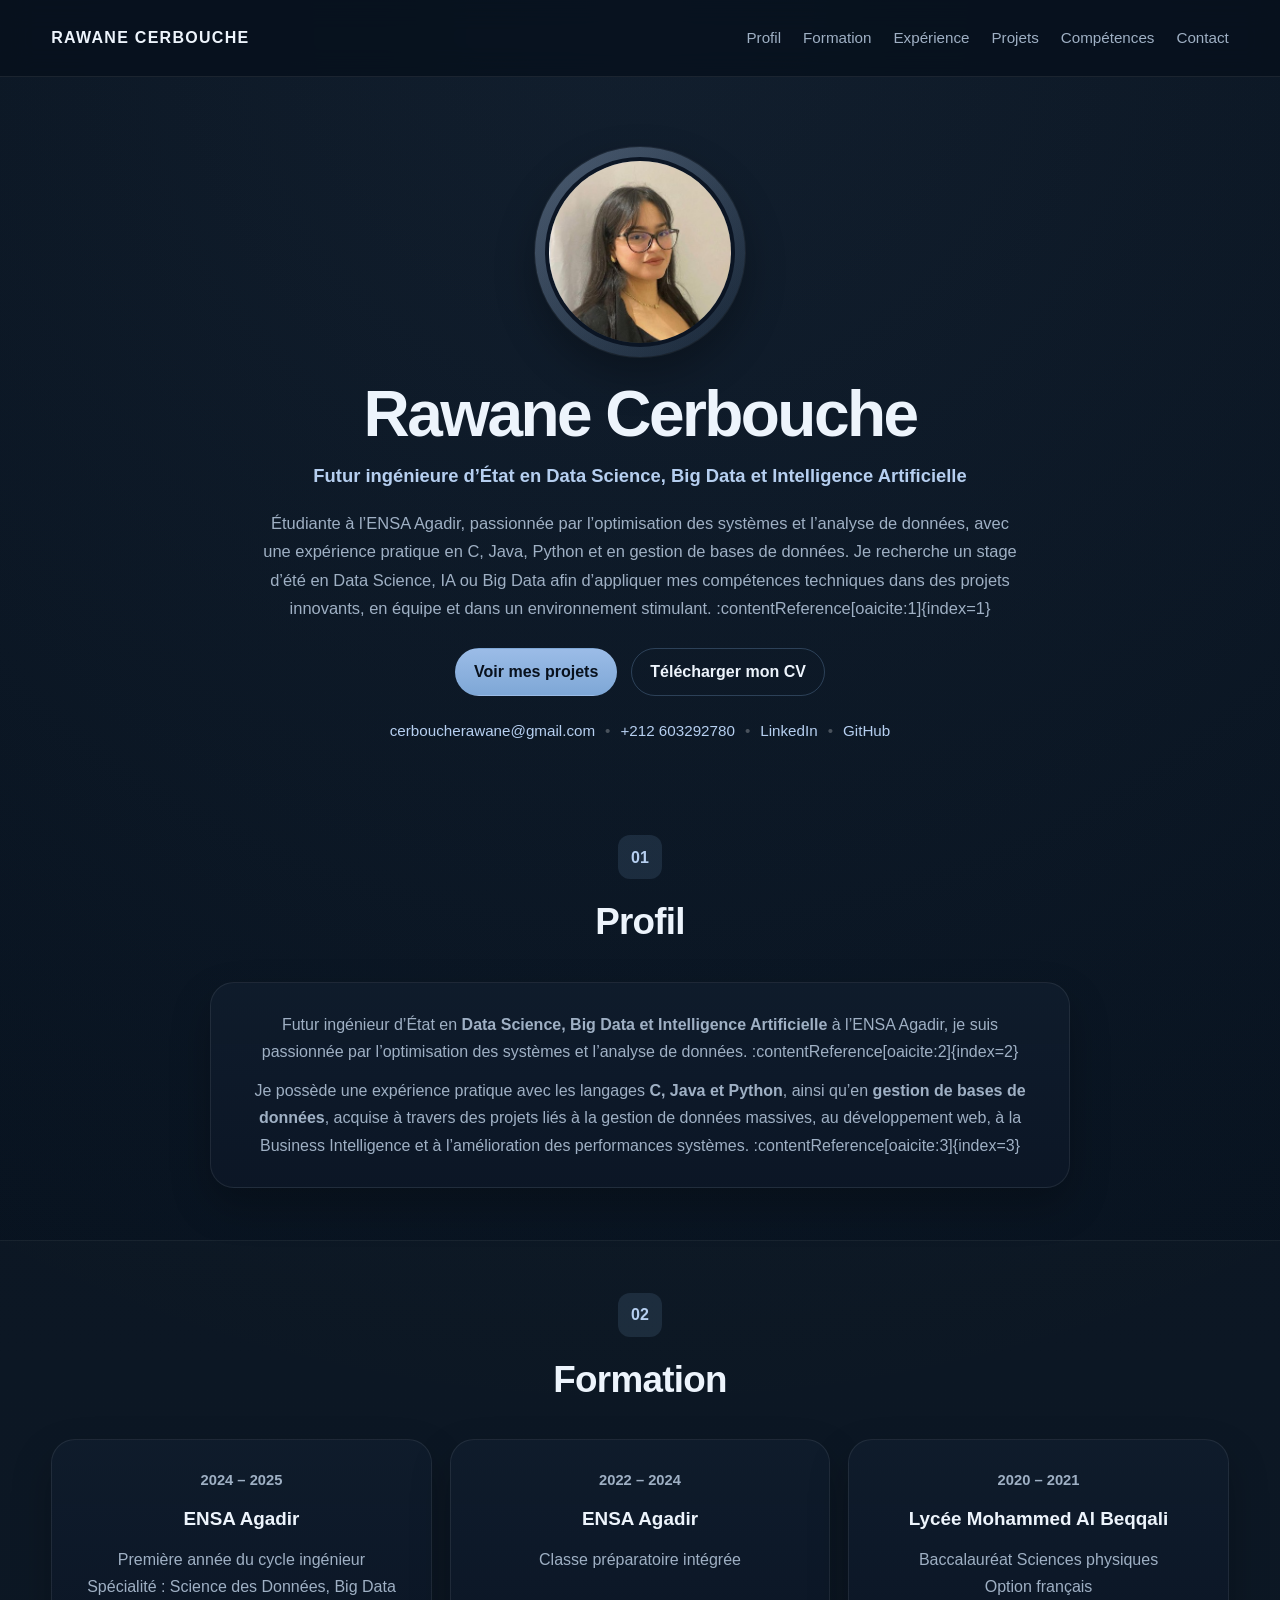
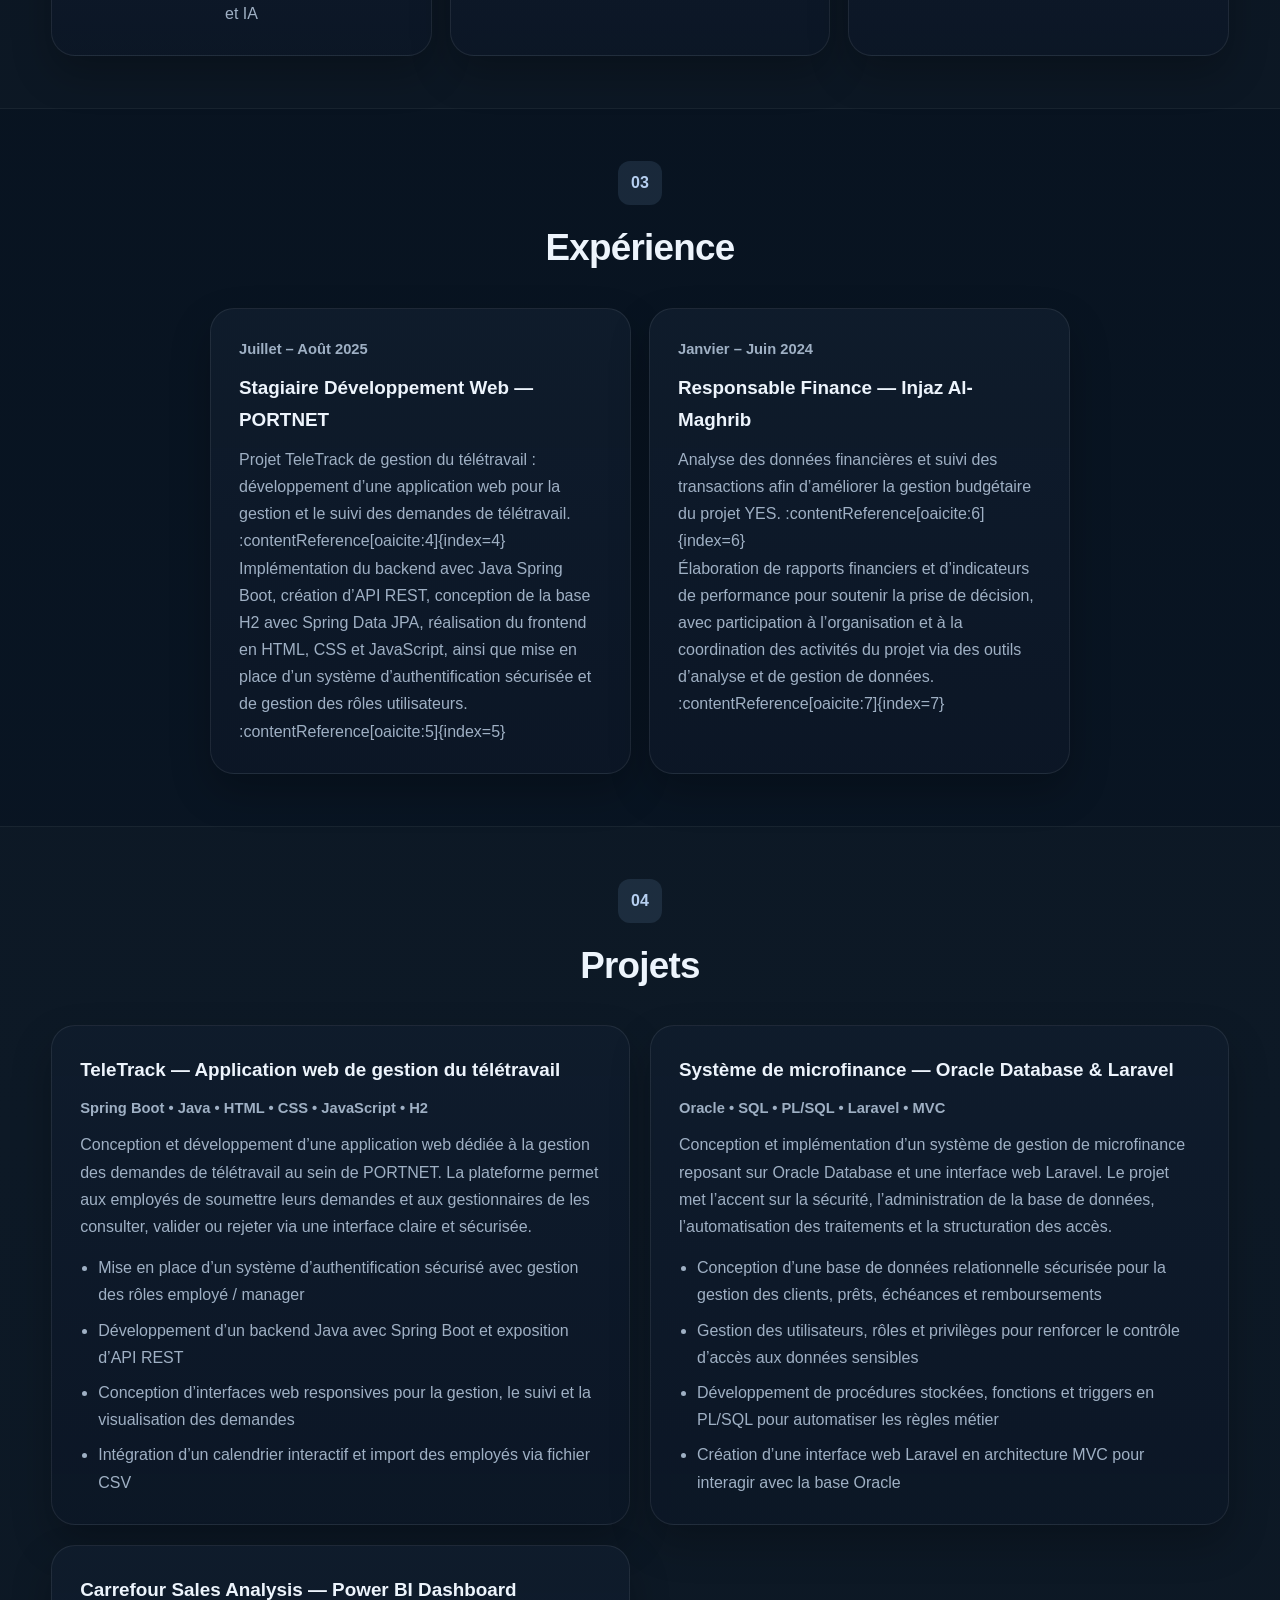
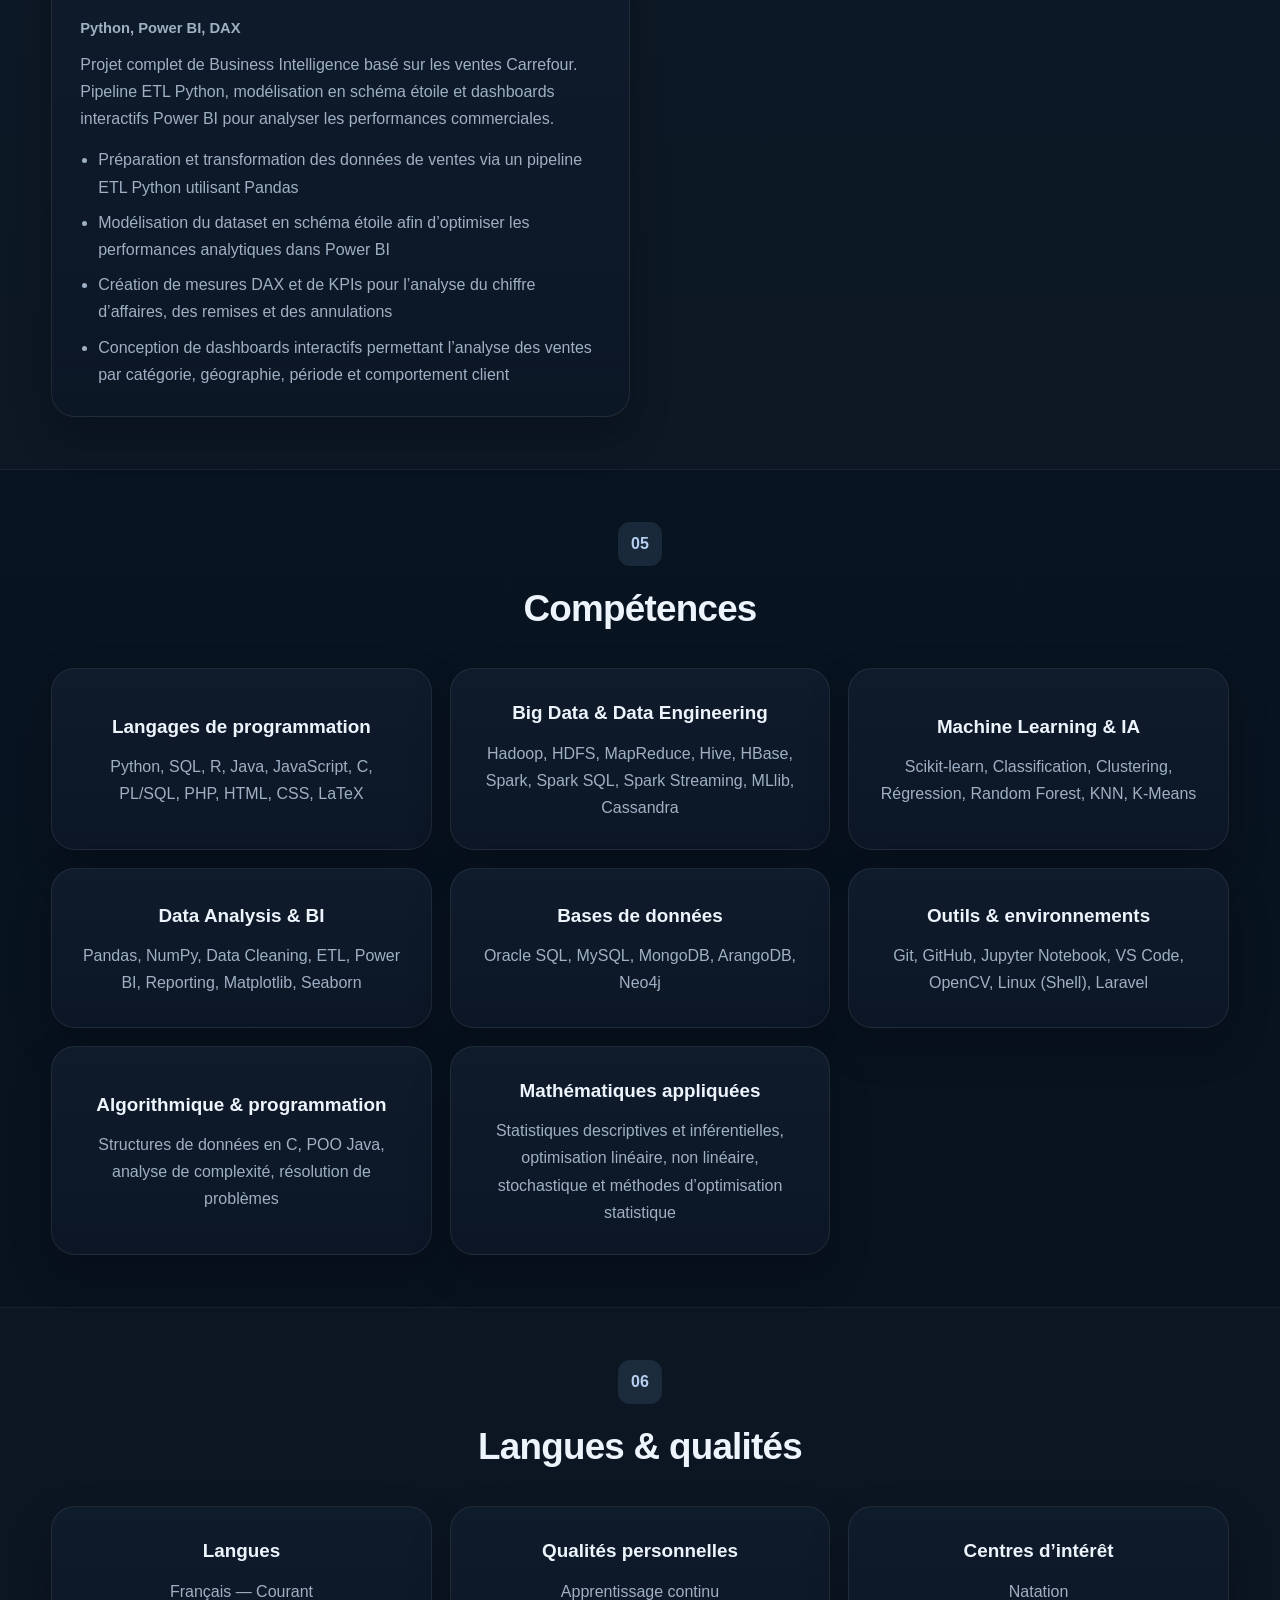
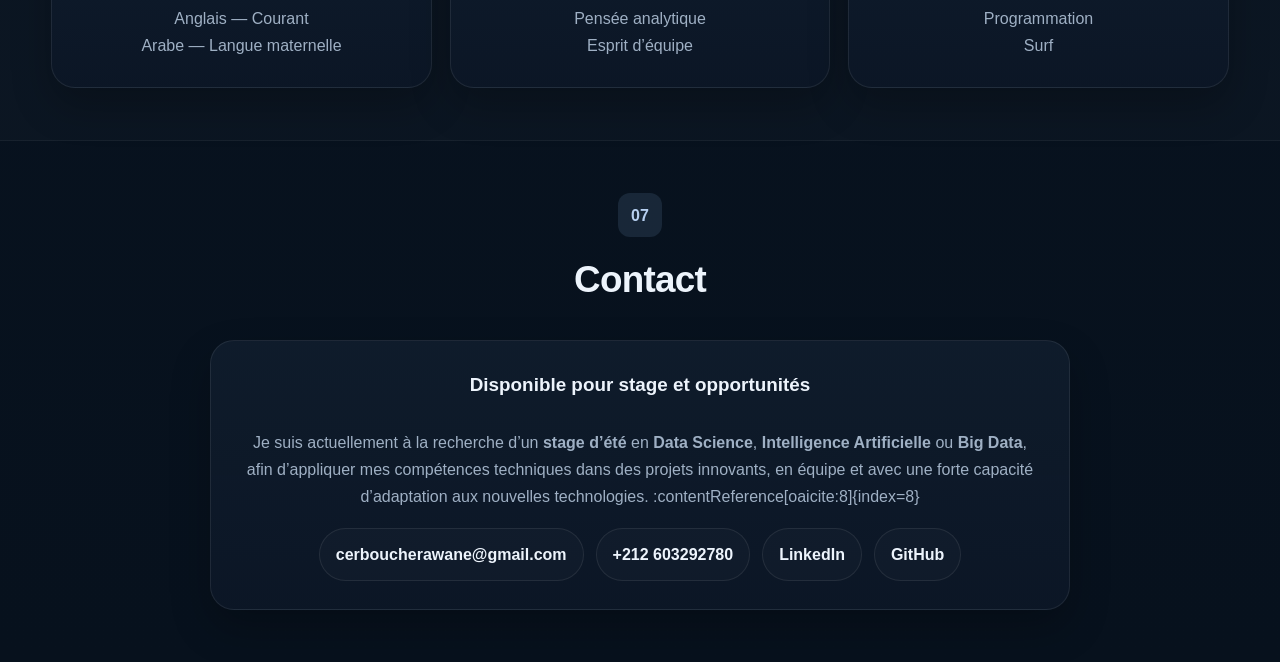
==== commit 0875a376: "Update index.html" ====
--- a/index.html
+++ b/index.html
@@ -36,7 +36,7 @@
         </div>
 
         <h1>Rawane Cerbouche</h1>
-        <p class="hero-role">Futur ingénieur d’État en Data Science, Big Data et Intelligence Artificielle</p>
+        <p class="hero-role">Futur ingénieure d’État en Data Science, Big Data et Intelligence Artificielle</p>
 
         <p class="hero-text">
           Étudiante à l’ENSA Agadir, passionnée par l’optimisation des systèmes et l’analyse de données,
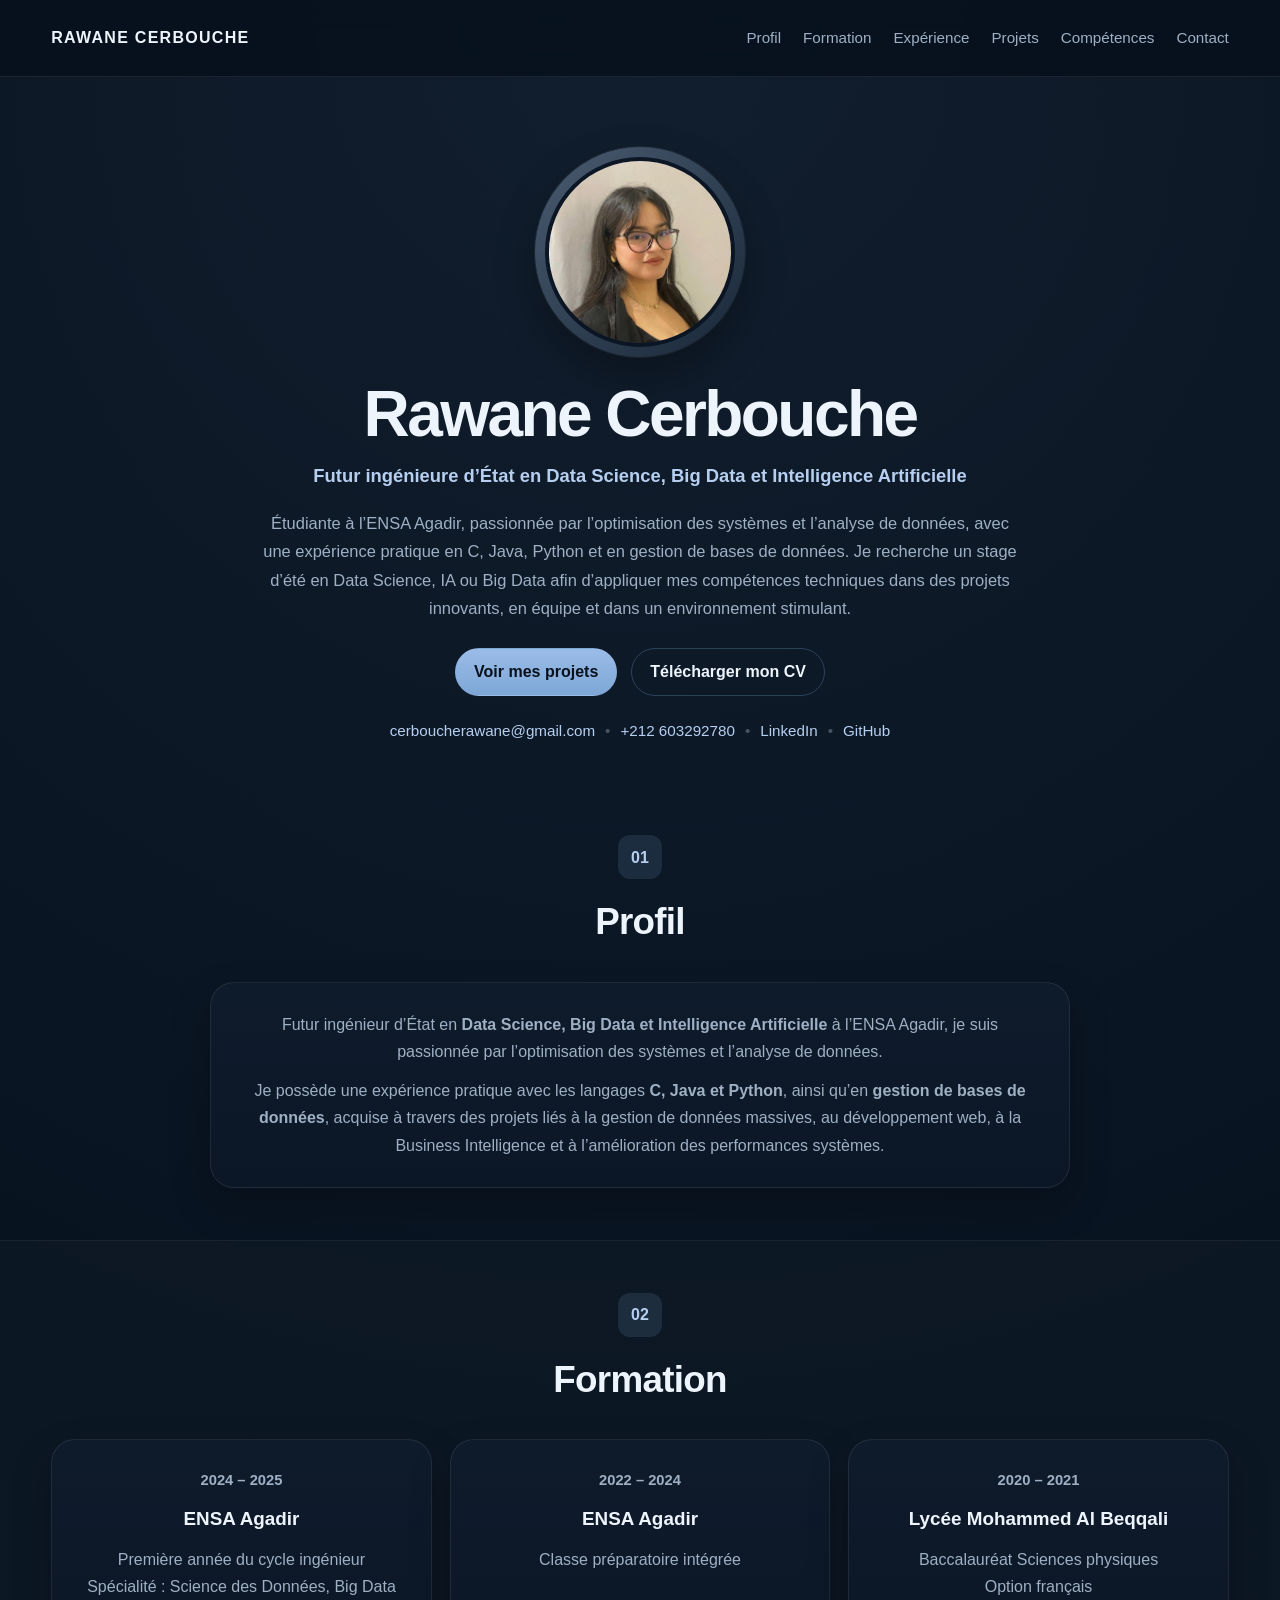
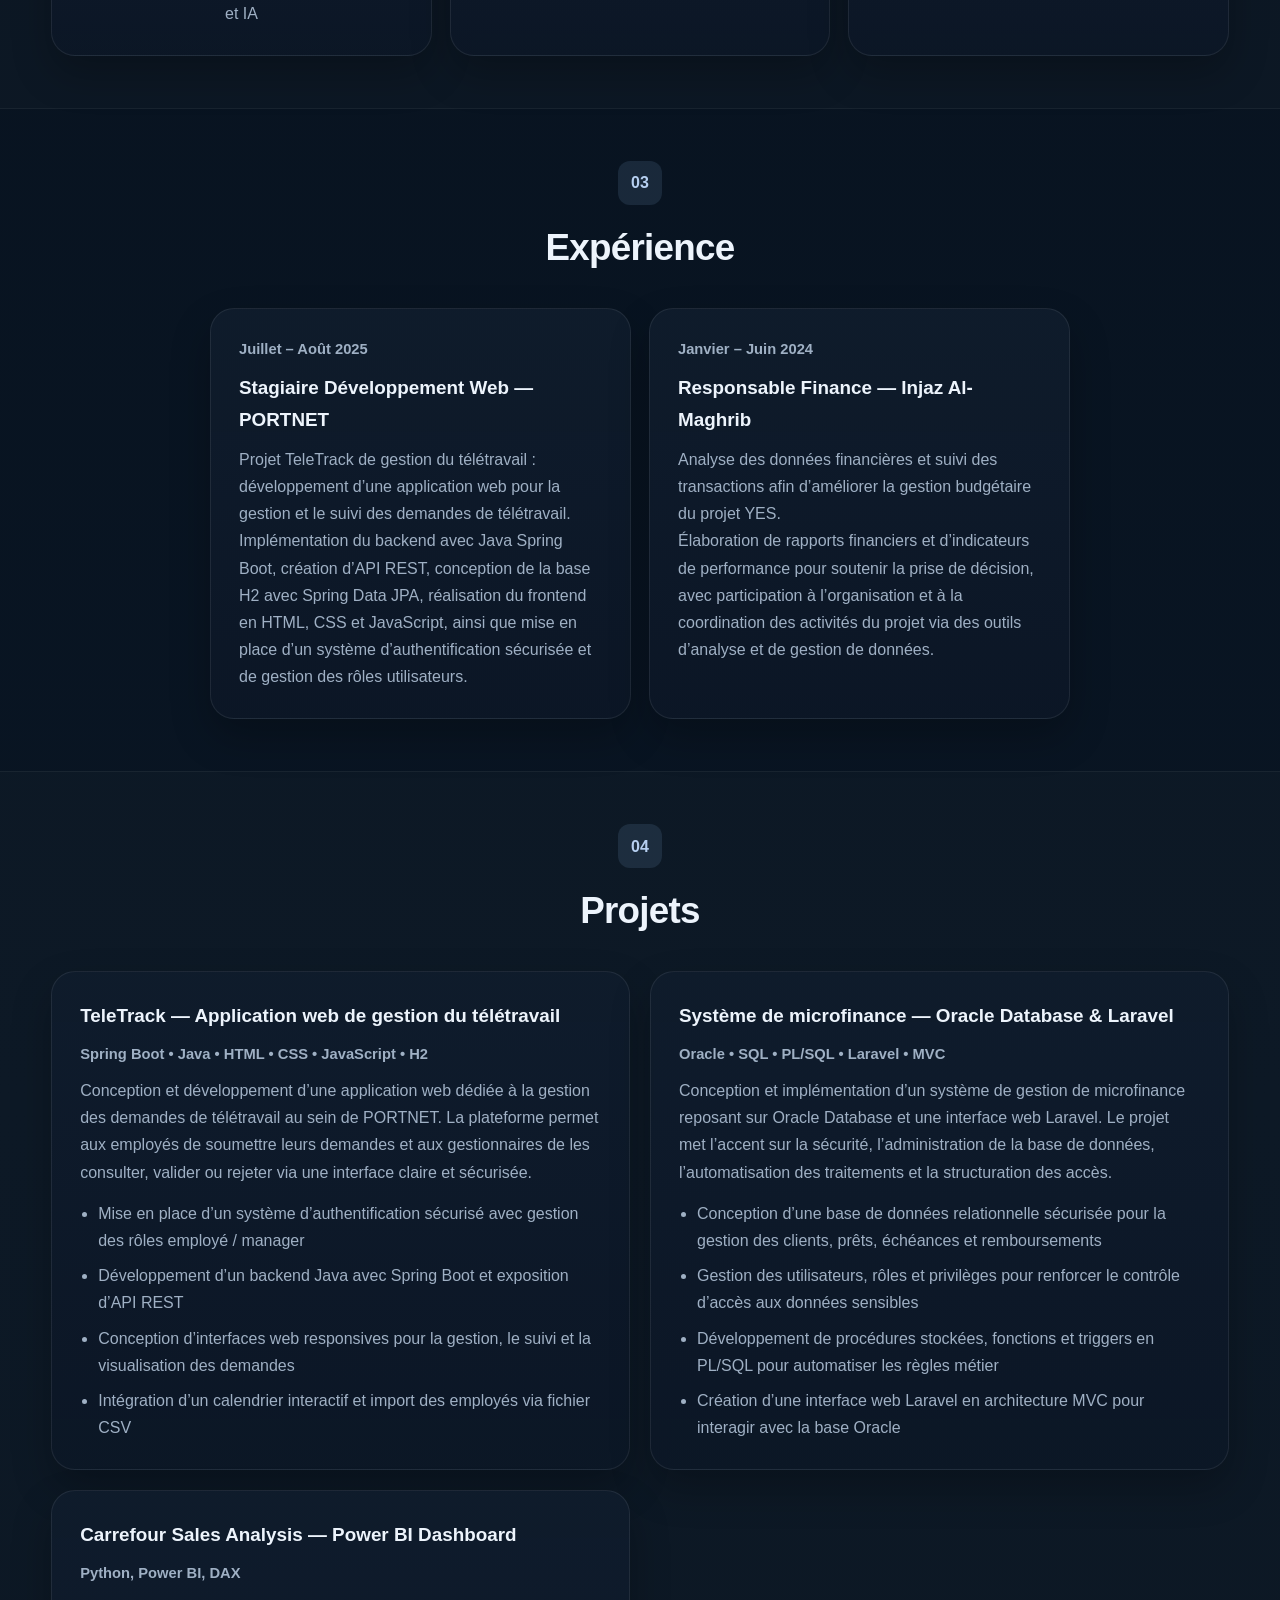
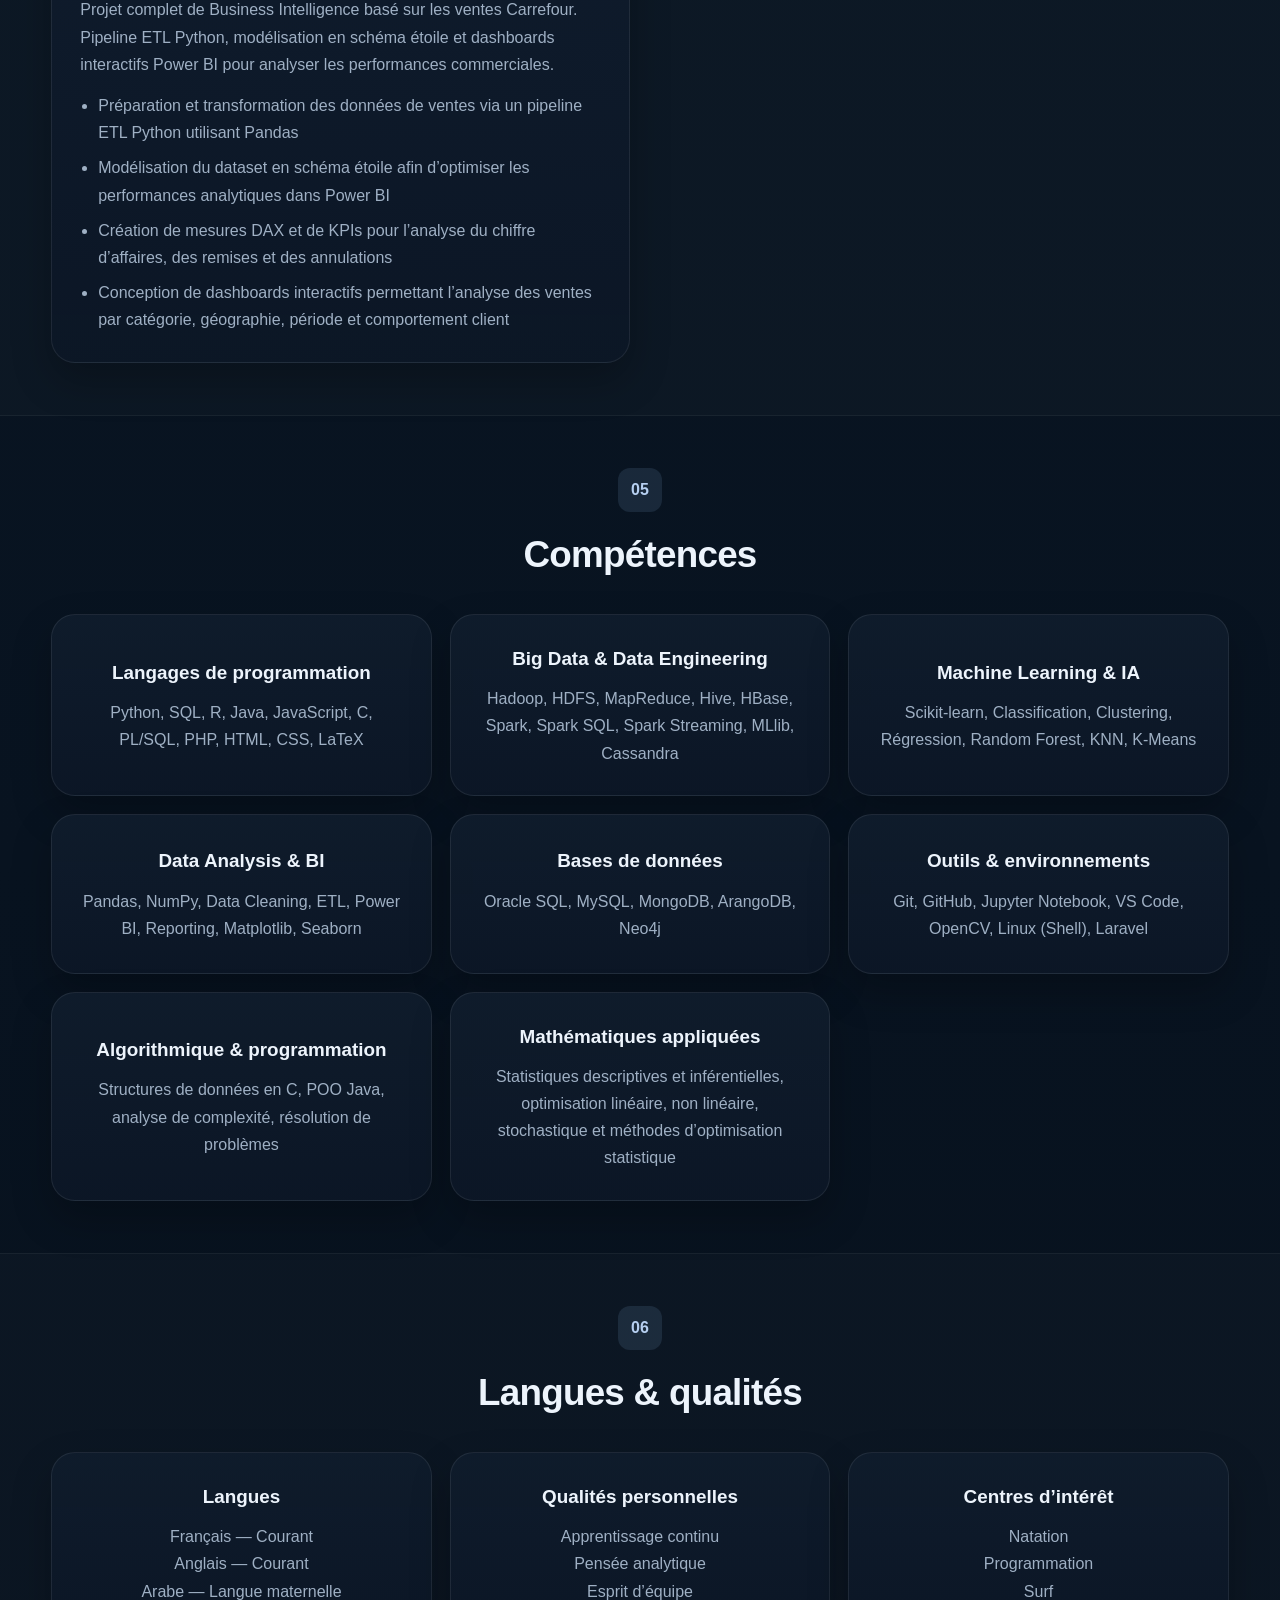
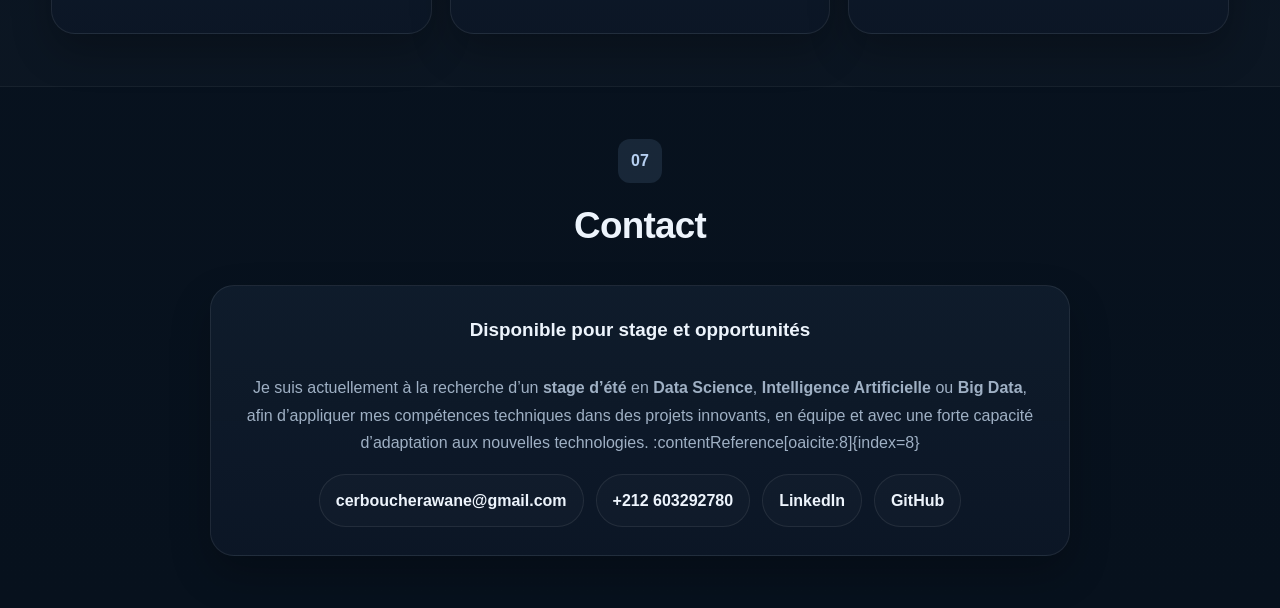
==== commit 9dd9db30: "Update index.html" ====
--- a/index.html
+++ b/index.html
@@ -42,7 +42,7 @@
           Étudiante à l’ENSA Agadir, passionnée par l’optimisation des systèmes et l’analyse de données,
           avec une expérience pratique en C, Java, Python et en gestion de bases de données.
           Je recherche un stage d’été en Data Science, IA ou Big Data afin d’appliquer mes compétences
-          techniques dans des projets innovants, en équipe et dans un environnement stimulant. :contentReference[oaicite:1]{index=1}
+          techniques dans des projets innovants, en équipe et dans un environnement stimulant. 
         </p>
 
         <div class="hero-actions">
@@ -73,13 +73,13 @@
         <div class="card centered-card">
           <p>
             Futur ingénieur d’État en <strong>Data Science, Big Data et Intelligence Artificielle</strong>
-            à l’ENSA Agadir, je suis passionnée par l’optimisation des systèmes et l’analyse de données. :contentReference[oaicite:2]{index=2}
+            à l’ENSA Agadir, je suis passionnée par l’optimisation des systèmes et l’analyse de données. 
           </p>
           <p>
             Je possède une expérience pratique avec les langages <strong>C, Java et Python</strong>,
             ainsi qu’en <strong>gestion de bases de données</strong>, acquise à travers des projets liés
             à la gestion de données massives, au développement web, à la Business Intelligence
-            et à l’amélioration des performances systèmes. :contentReference[oaicite:3]{index=3}
+            et à l’amélioration des performances systèmes. 
           </p>
         </div>
       </div>
@@ -131,13 +131,13 @@
             <h3>Stagiaire Développement Web — PORTNET</h3>
             <p>
               Projet TeleTrack de gestion du télétravail : développement d’une application web
-              pour la gestion et le suivi des demandes de télétravail. :contentReference[oaicite:4]{index=4}
+              pour la gestion et le suivi des demandes de télétravail.
             </p>
             <p>
               Implémentation du backend avec Java Spring Boot, création d’API REST,
               conception de la base H2 avec Spring Data JPA, réalisation du frontend en HTML,
               CSS et JavaScript, ainsi que mise en place d’un système d’authentification sécurisée
-              et de gestion des rôles utilisateurs. :contentReference[oaicite:5]{index=5}
+              et de gestion des rôles utilisateurs. 
             </p>
           </article>
 
@@ -146,12 +146,12 @@
             <h3>Responsable Finance — Injaz Al-Maghrib</h3>
             <p>
               Analyse des données financières et suivi des transactions afin d’améliorer
-              la gestion budgétaire du projet YES. :contentReference[oaicite:6]{index=6}
+              la gestion budgétaire du projet YES. 
             </p>
             <p>
               Élaboration de rapports financiers et d’indicateurs de performance pour soutenir
               la prise de décision, avec participation à l’organisation et à la coordination des activités
-              du projet via des outils d’analyse et de gestion de données. :contentReference[oaicite:7]{index=7}
+              du projet via des outils d’analyse et de gestion de données.
             </p>
           </article>
         </div>
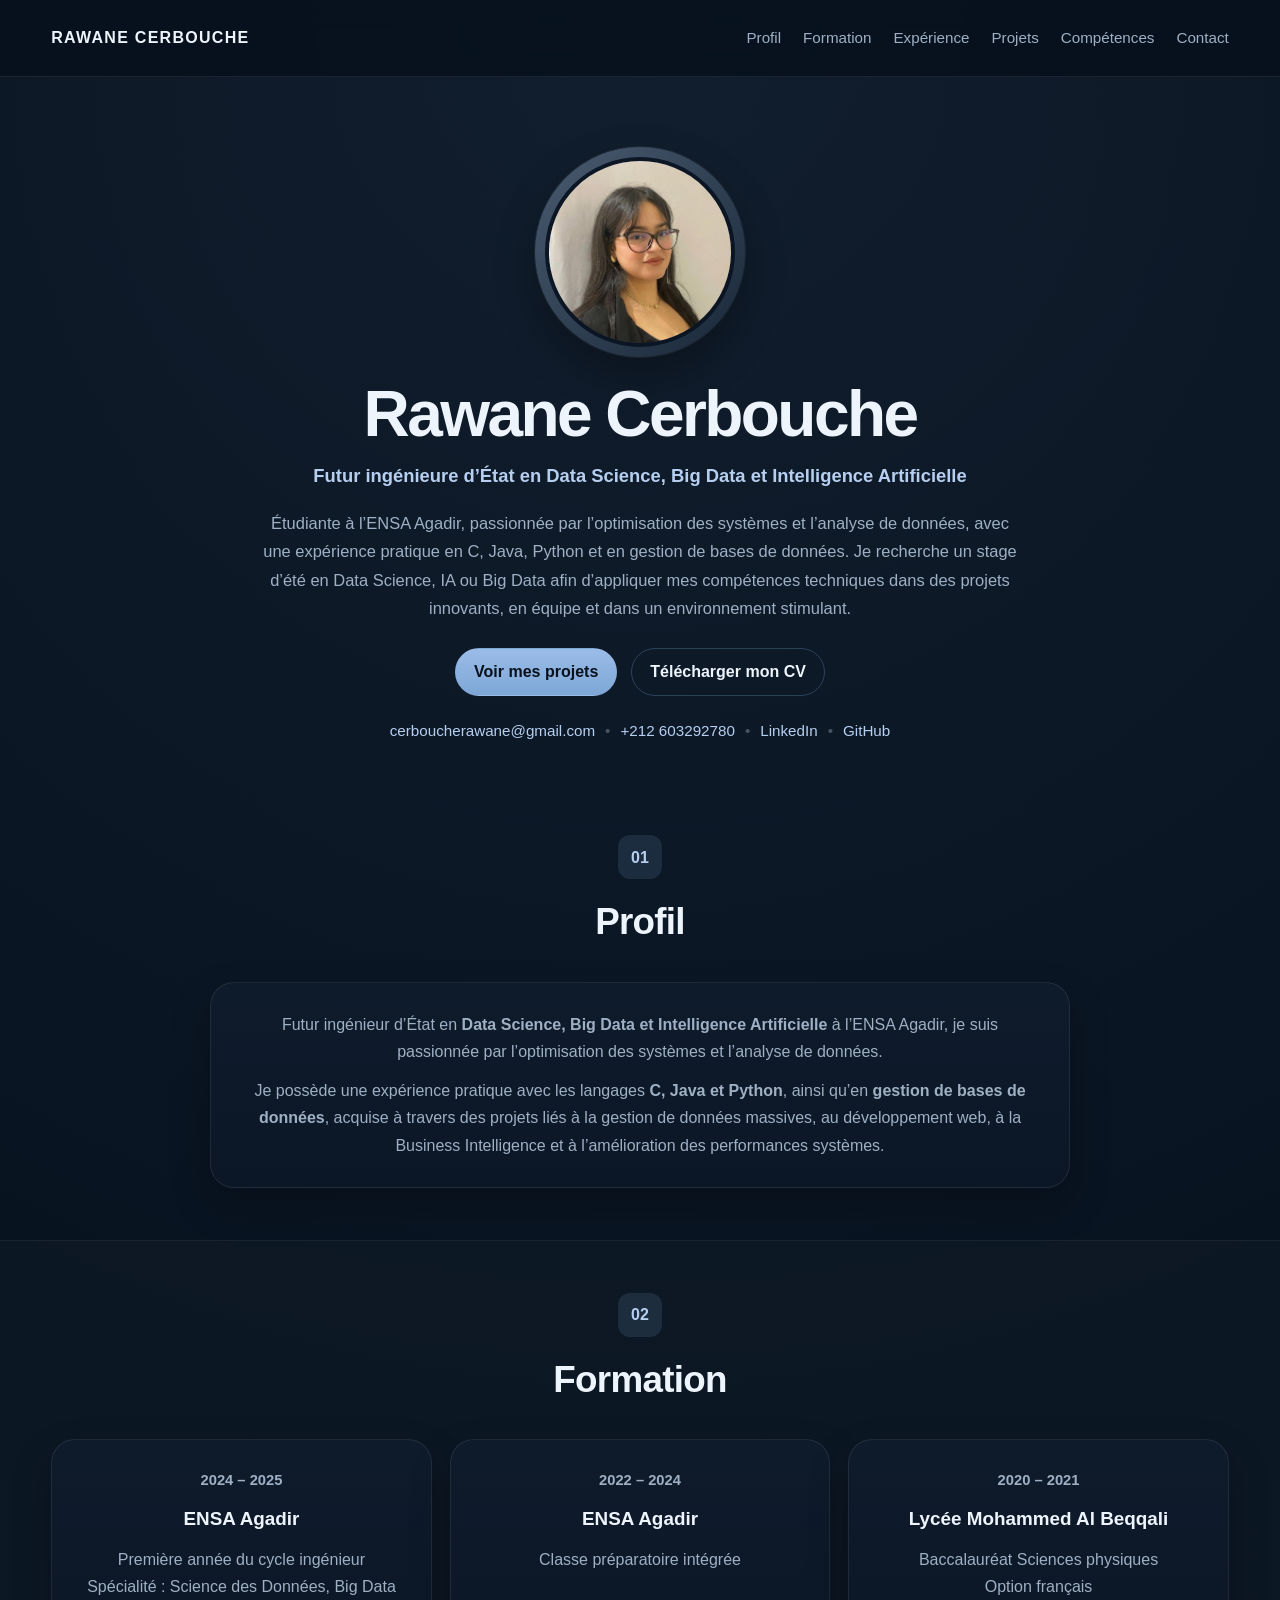
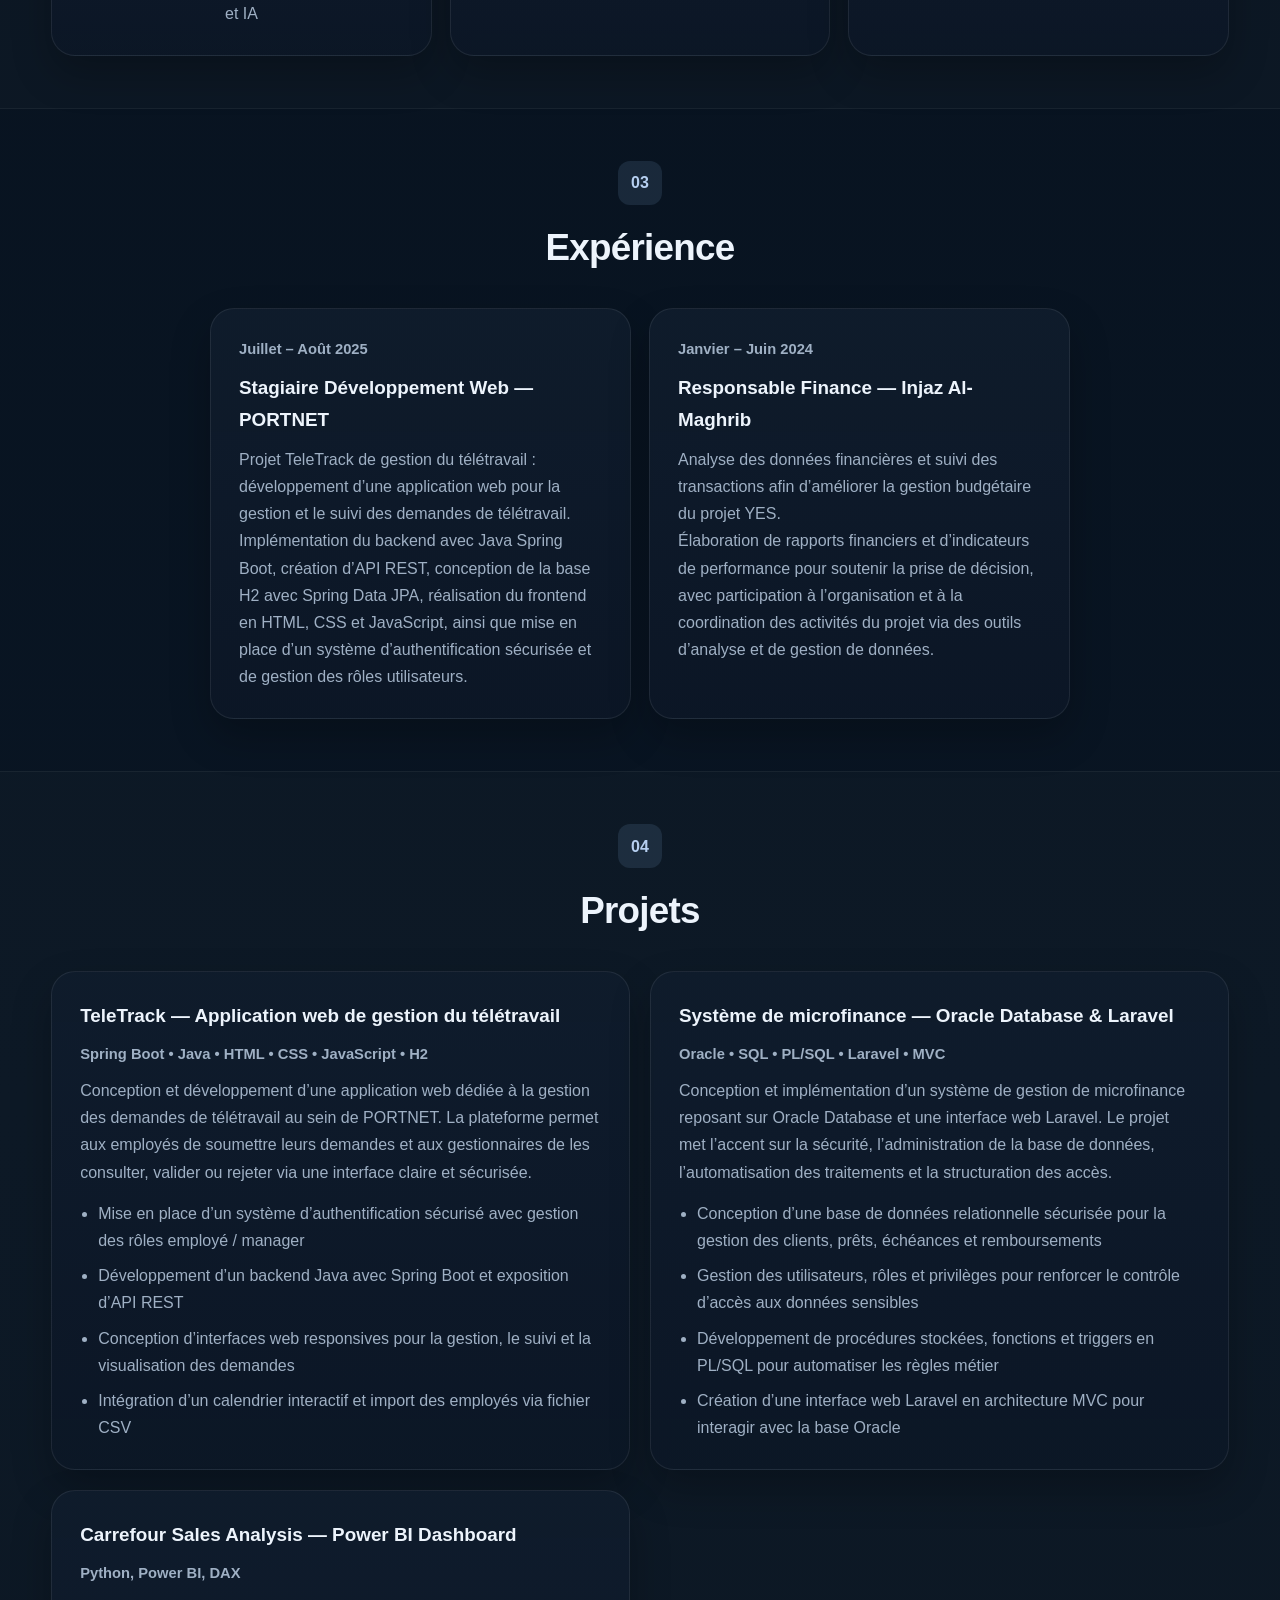
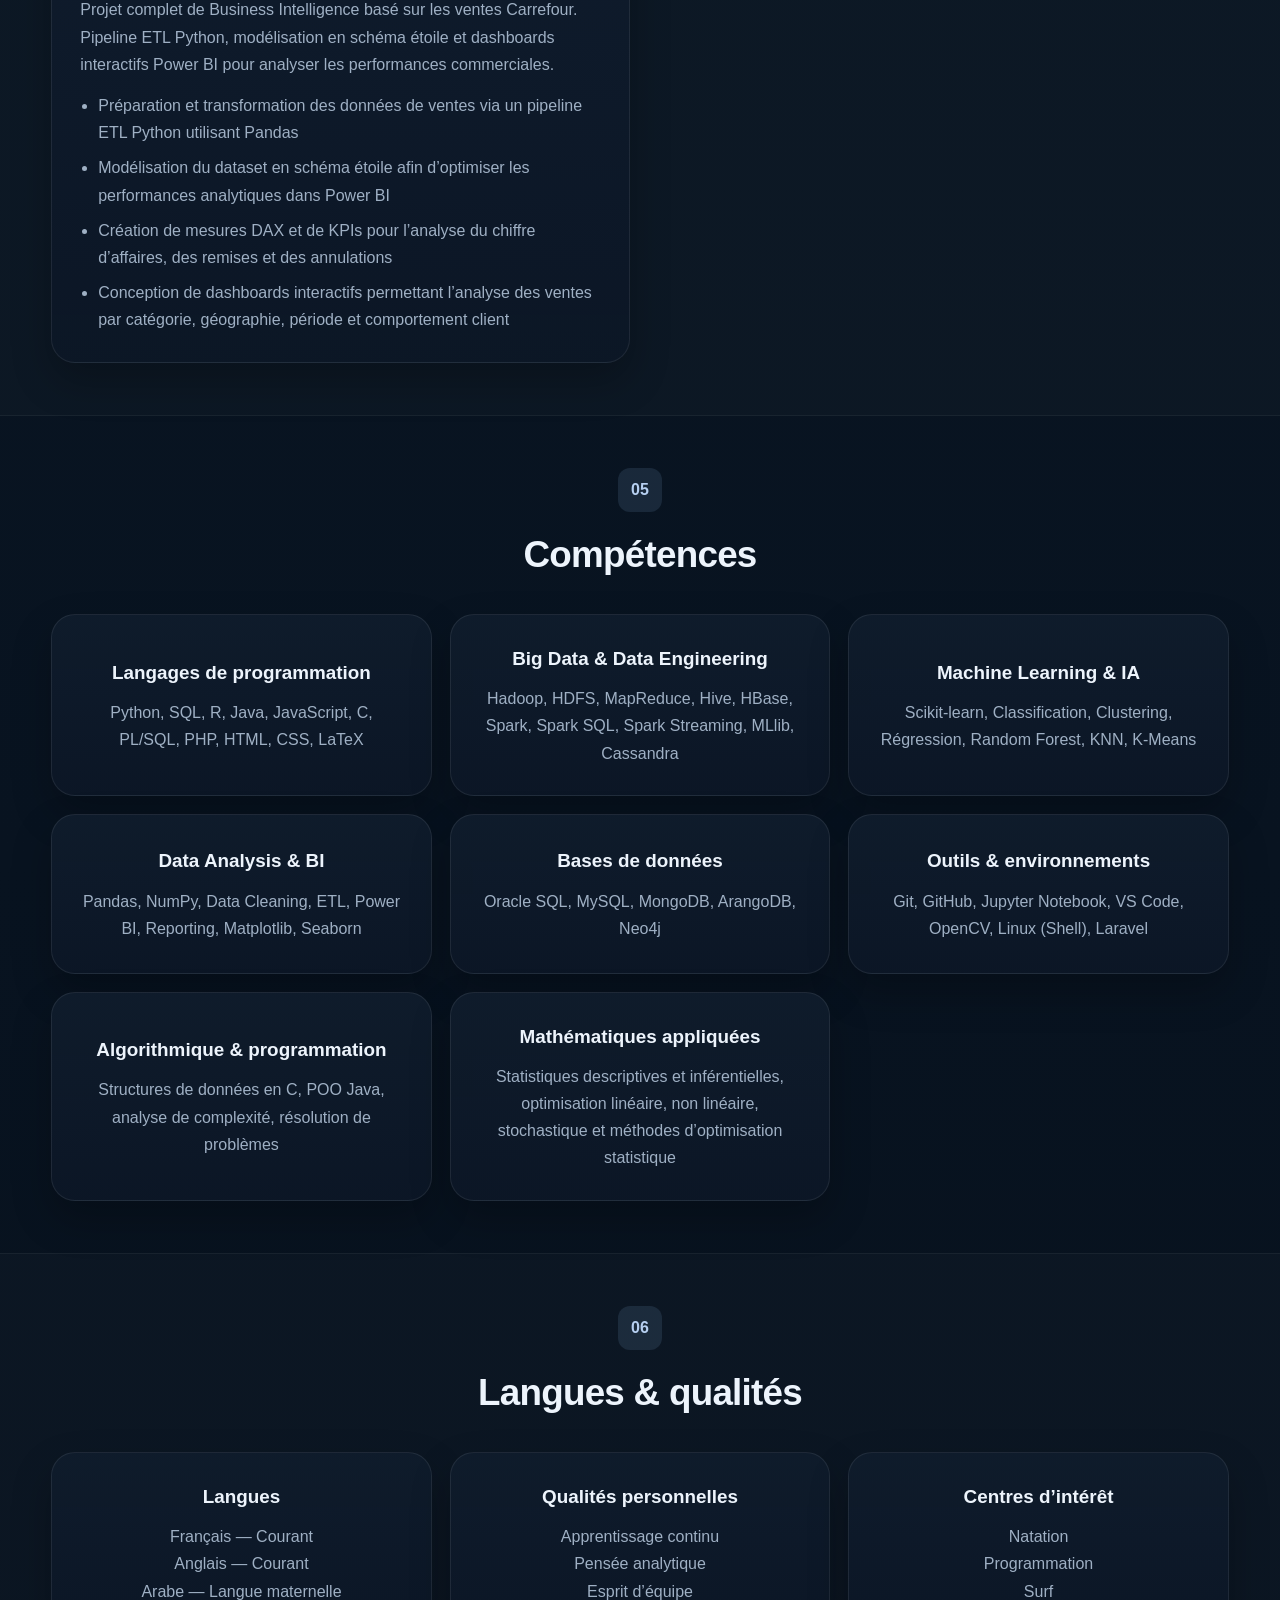
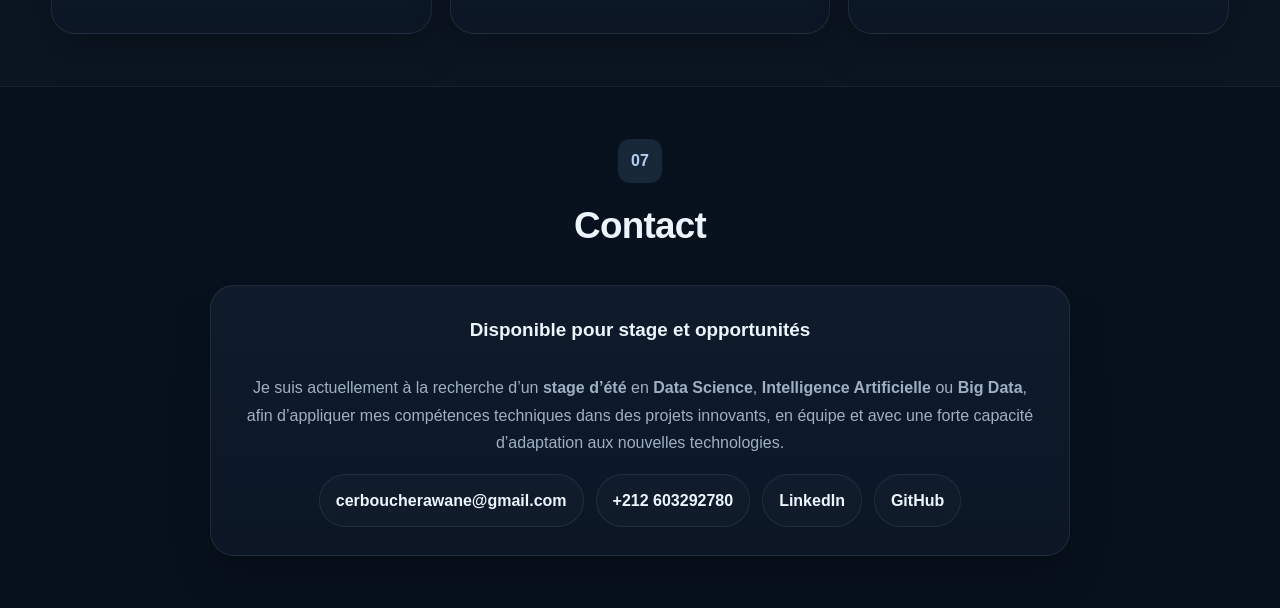
==== commit 298b38e2: "Update index.html" ====
--- a/index.html
+++ b/index.html
@@ -325,7 +325,7 @@
             <strong>Data Science</strong>, <strong>Intelligence Artificielle</strong>
             ou <strong>Big Data</strong>, afin d’appliquer mes compétences techniques
             dans des projets innovants, en équipe et avec une forte capacité d’adaptation
-            aux nouvelles technologies. :contentReference[oaicite:8]{index=8}
+            aux nouvelles technologies.
           </p>
 
           <div class="contact-links">
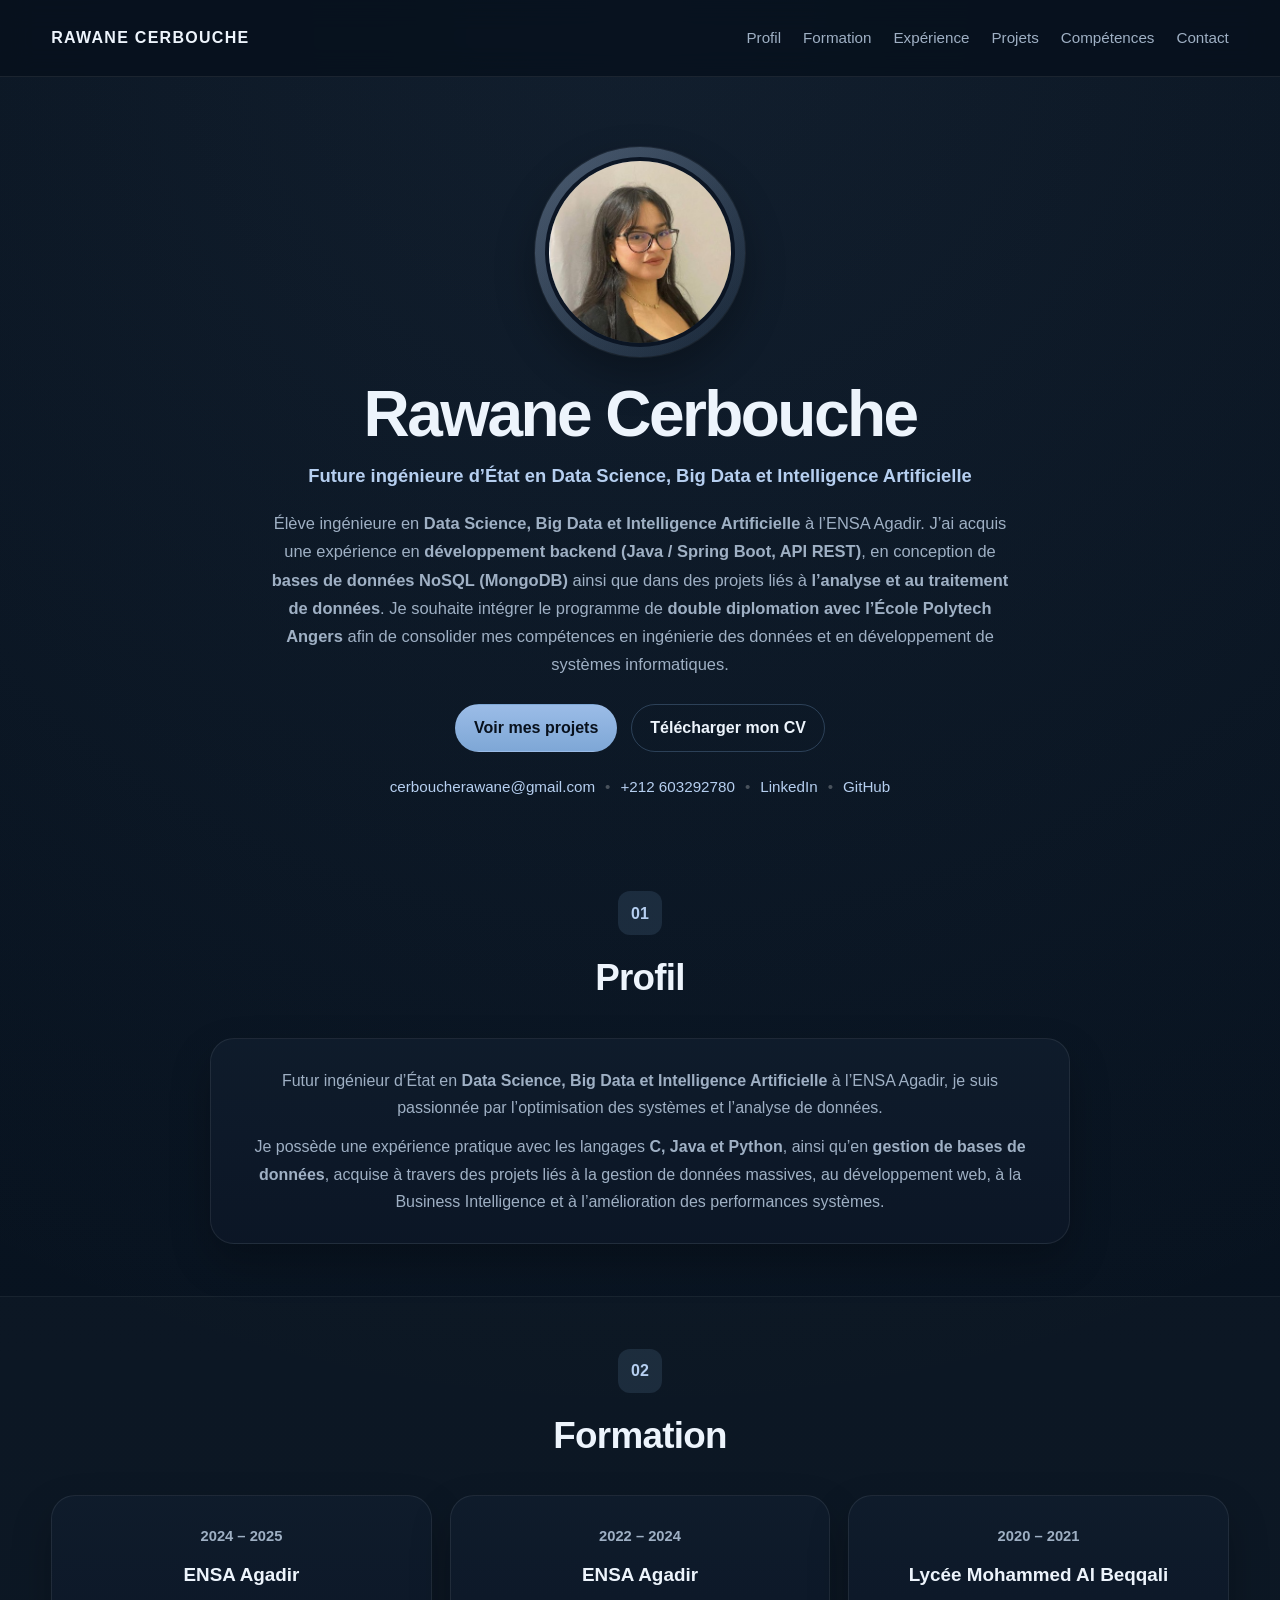
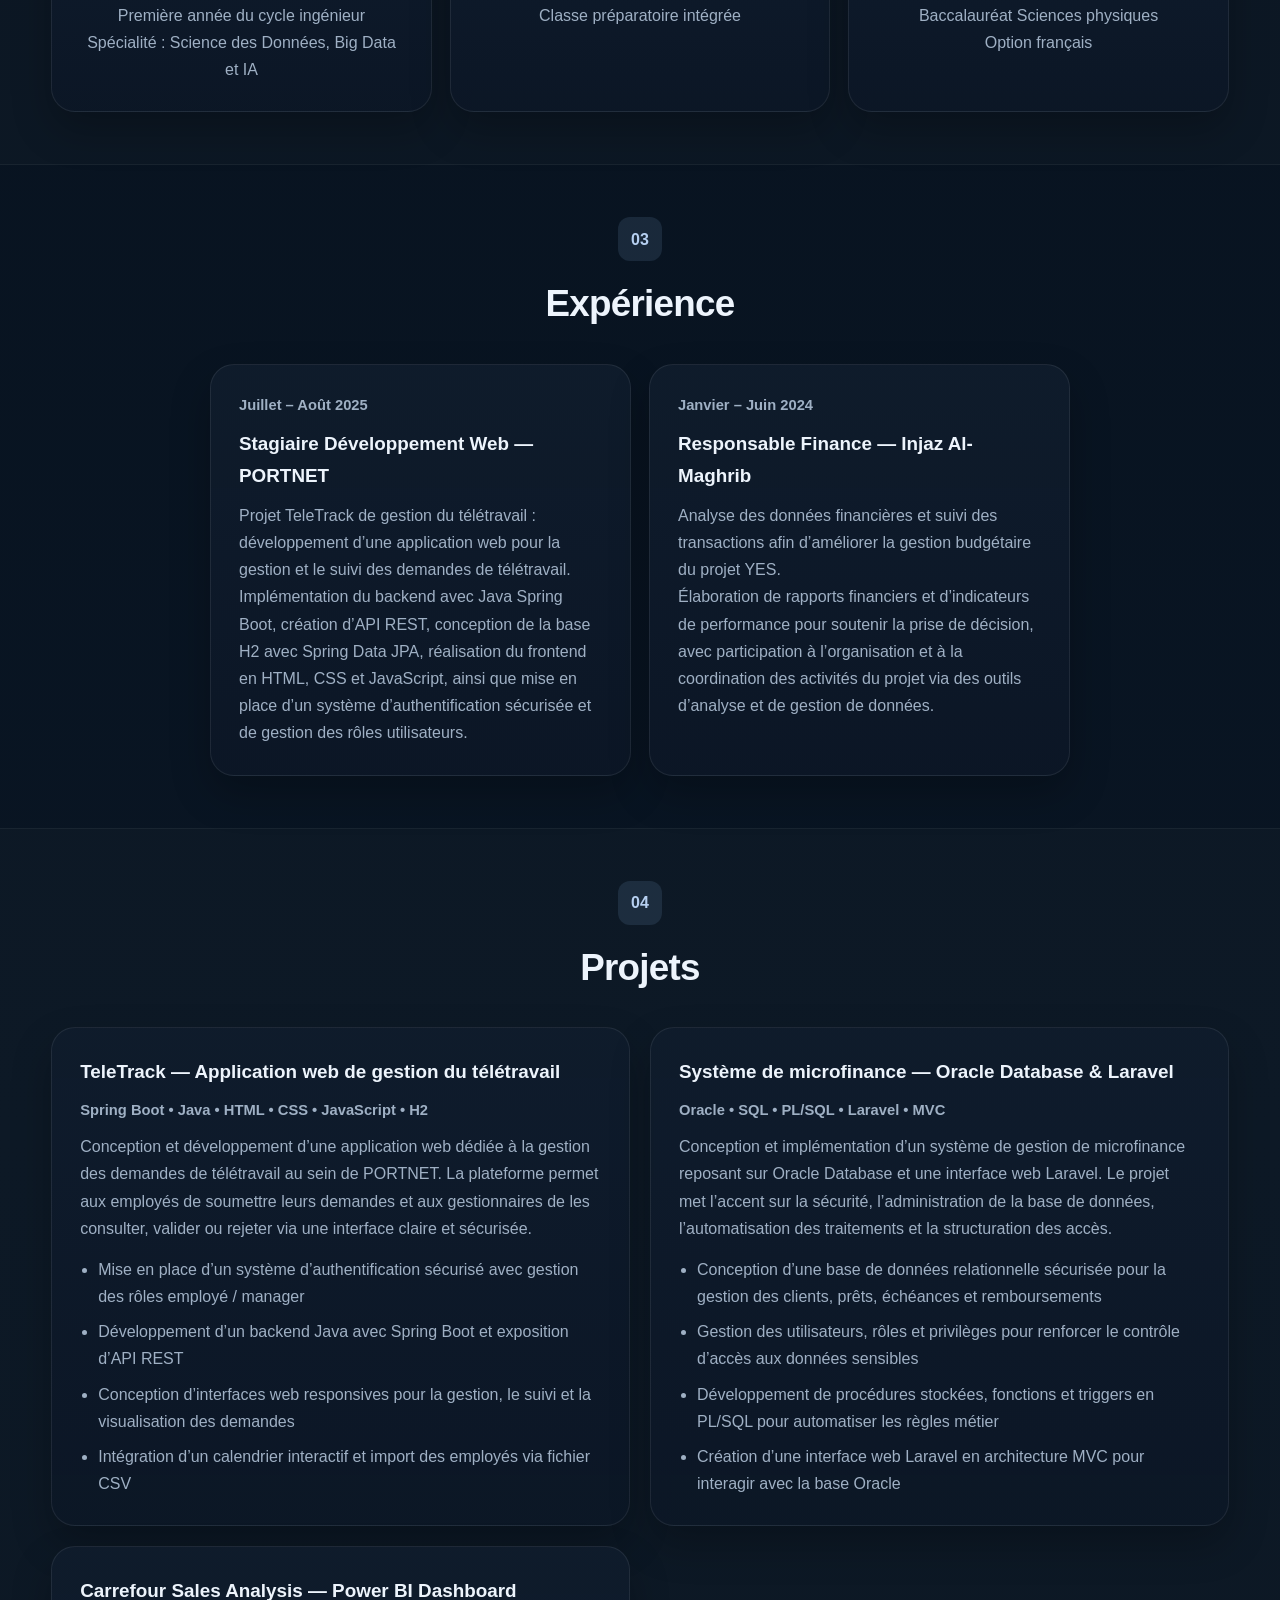
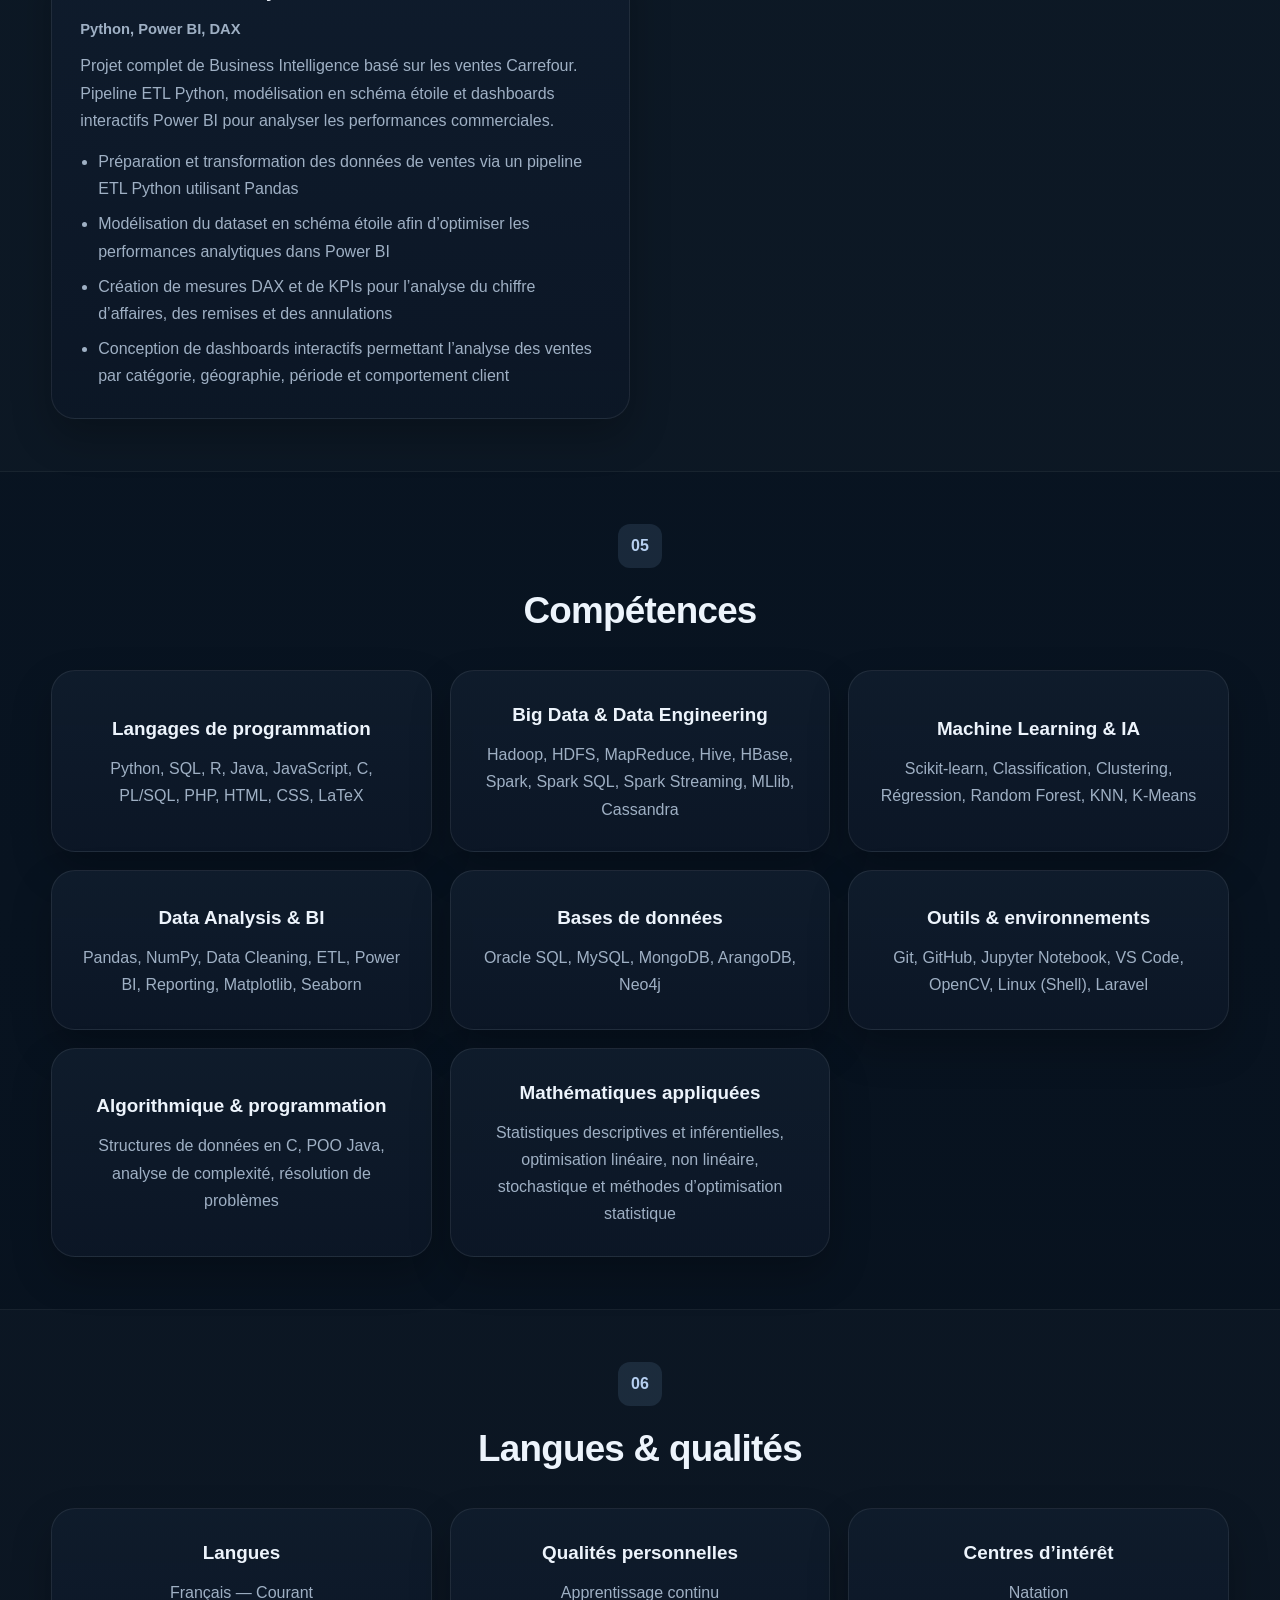
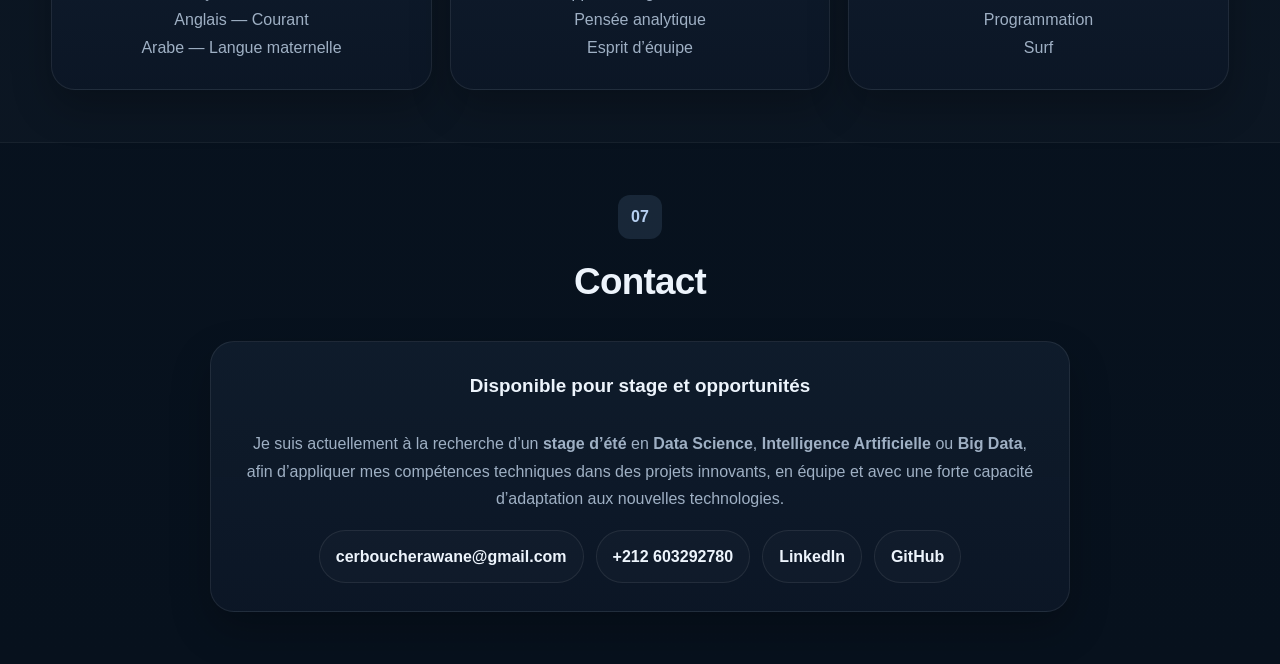
==== commit cbc47657: "Update index.html" ====
--- a/index.html
+++ b/index.html
@@ -36,13 +36,17 @@
         </div>
 
         <h1>Rawane Cerbouche</h1>
-        <p class="hero-role">Futur ingénieure d’État en Data Science, Big Data et Intelligence Artificielle</p>
+        <p class="hero-role">Future ingénieure d’État en Data Science, Big Data et Intelligence Artificielle</p>
 
         <p class="hero-text">
-          Étudiante à l’ENSA Agadir, passionnée par l’optimisation des systèmes et l’analyse de données,
-          avec une expérience pratique en C, Java, Python et en gestion de bases de données.
-          Je recherche un stage d’été en Data Science, IA ou Big Data afin d’appliquer mes compétences
-          techniques dans des projets innovants, en équipe et dans un environnement stimulant. 
+          
+  Élève ingénieure en <strong>Data Science, Big Data et Intelligence Artificielle</strong> à l’ENSA Agadir.
+  J’ai acquis une expérience en <strong>développement backend (Java / Spring Boot, API REST)</strong>,
+  en conception de <strong>bases de données NoSQL (MongoDB)</strong> ainsi que dans des projets liés à
+  <strong>l’analyse et au traitement de données</strong>.
+  Je souhaite intégrer le programme de <strong>double diplomation avec l’École Polytech Angers</strong>
+  afin de consolider mes compétences en ingénierie des données et en développement de systèmes informatiques.
+
         </p>
 
         <div class="hero-actions">
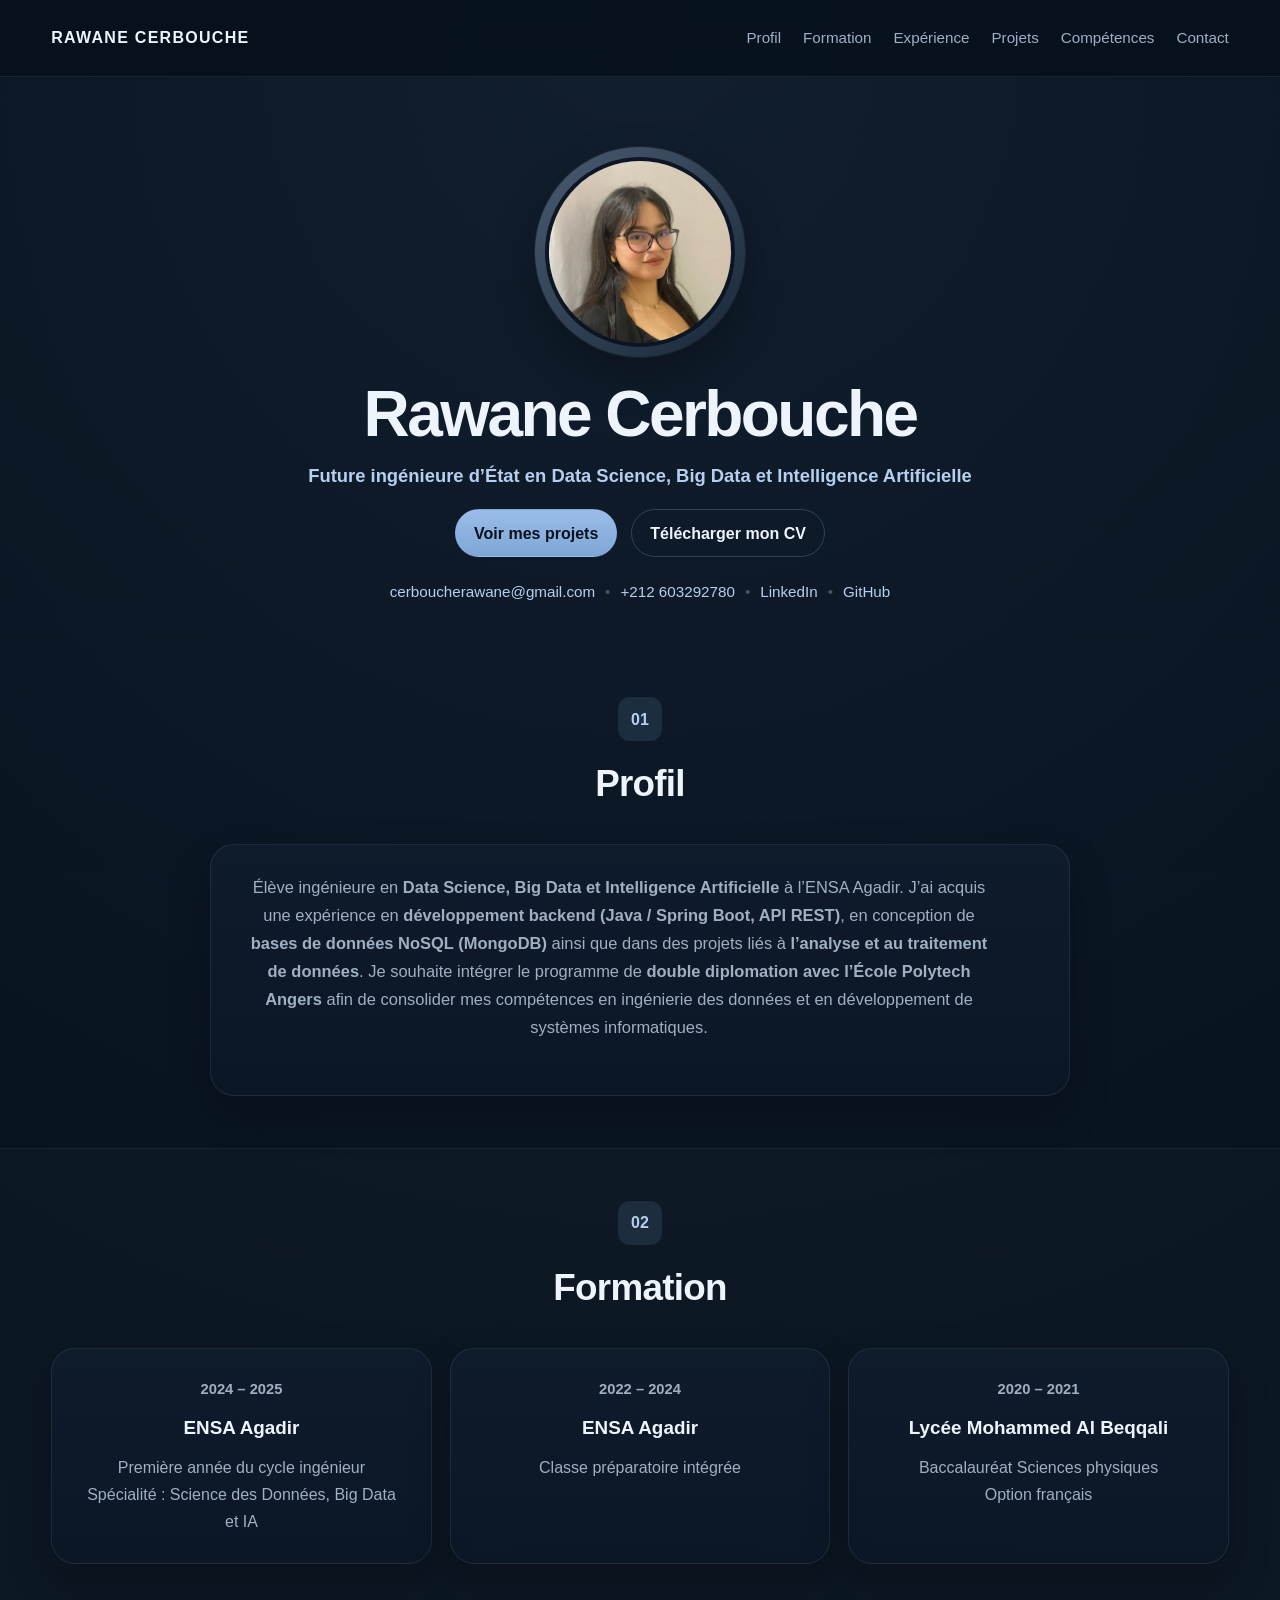
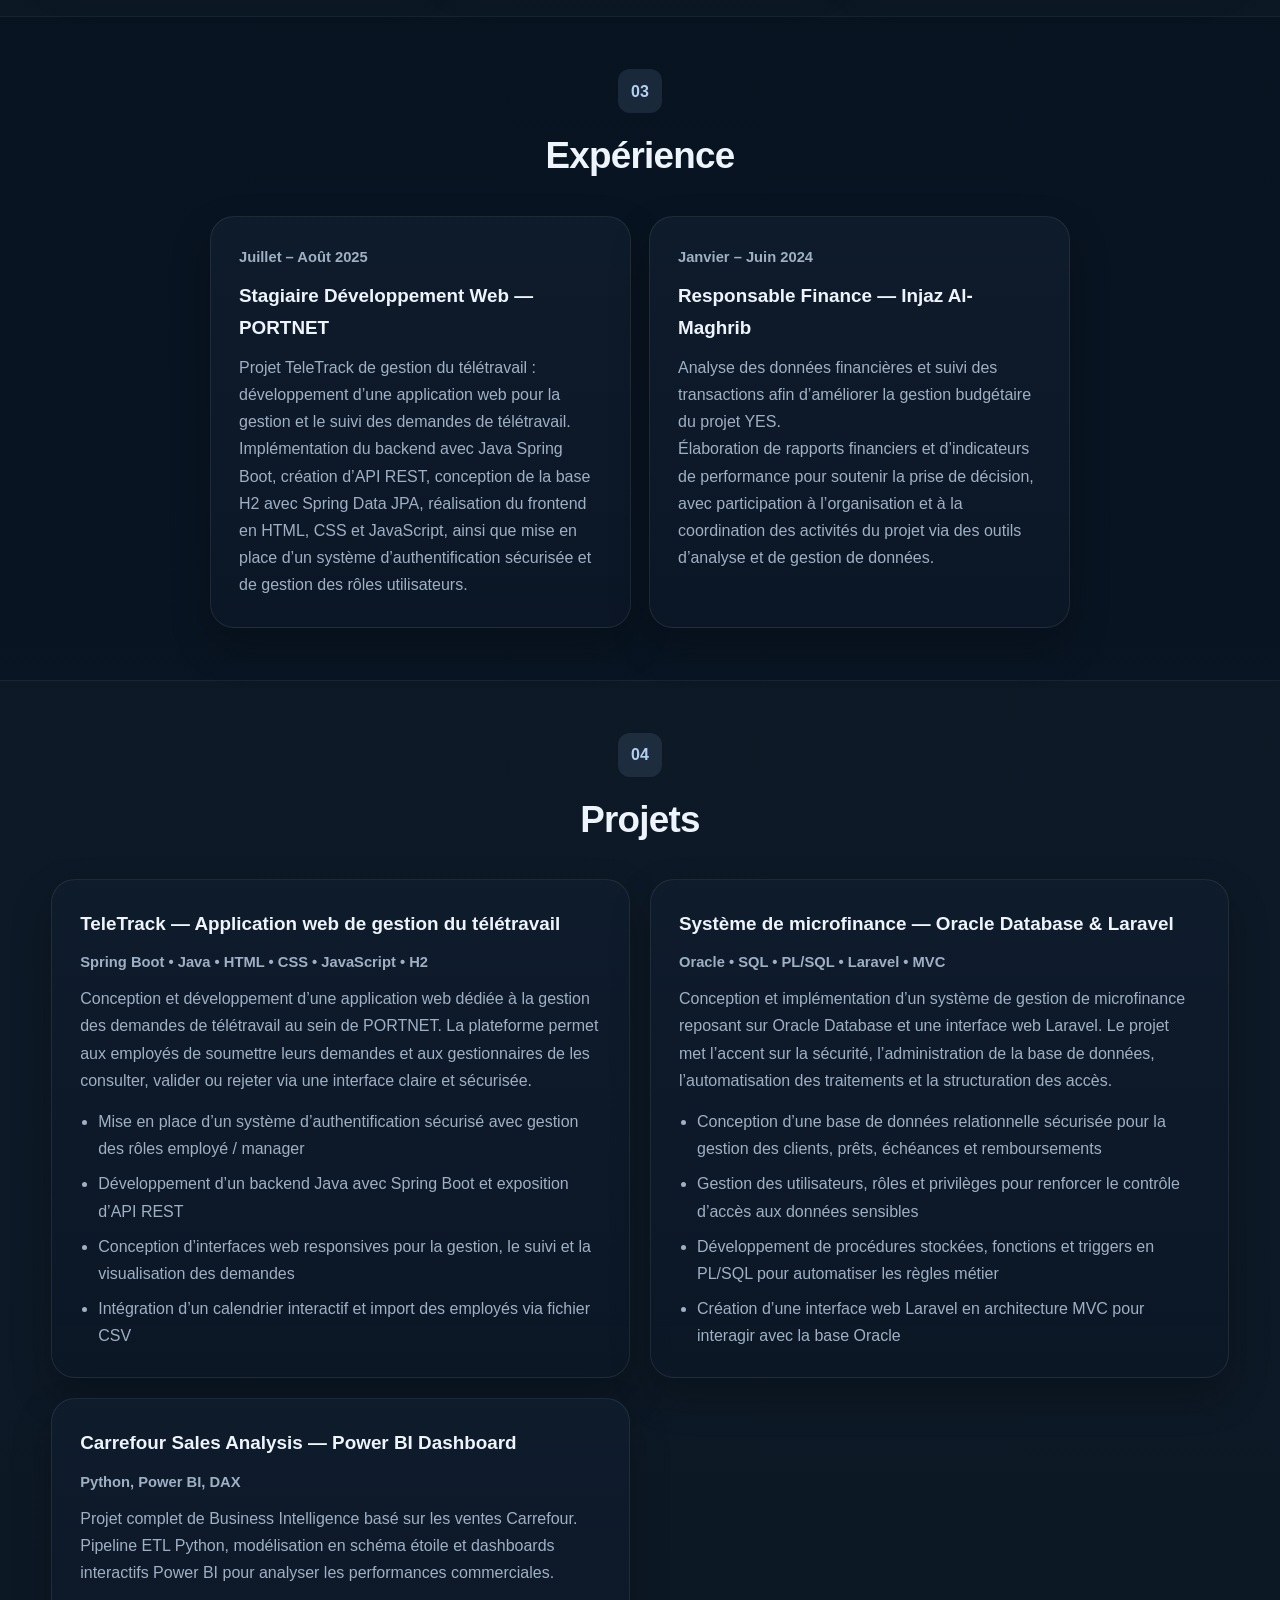
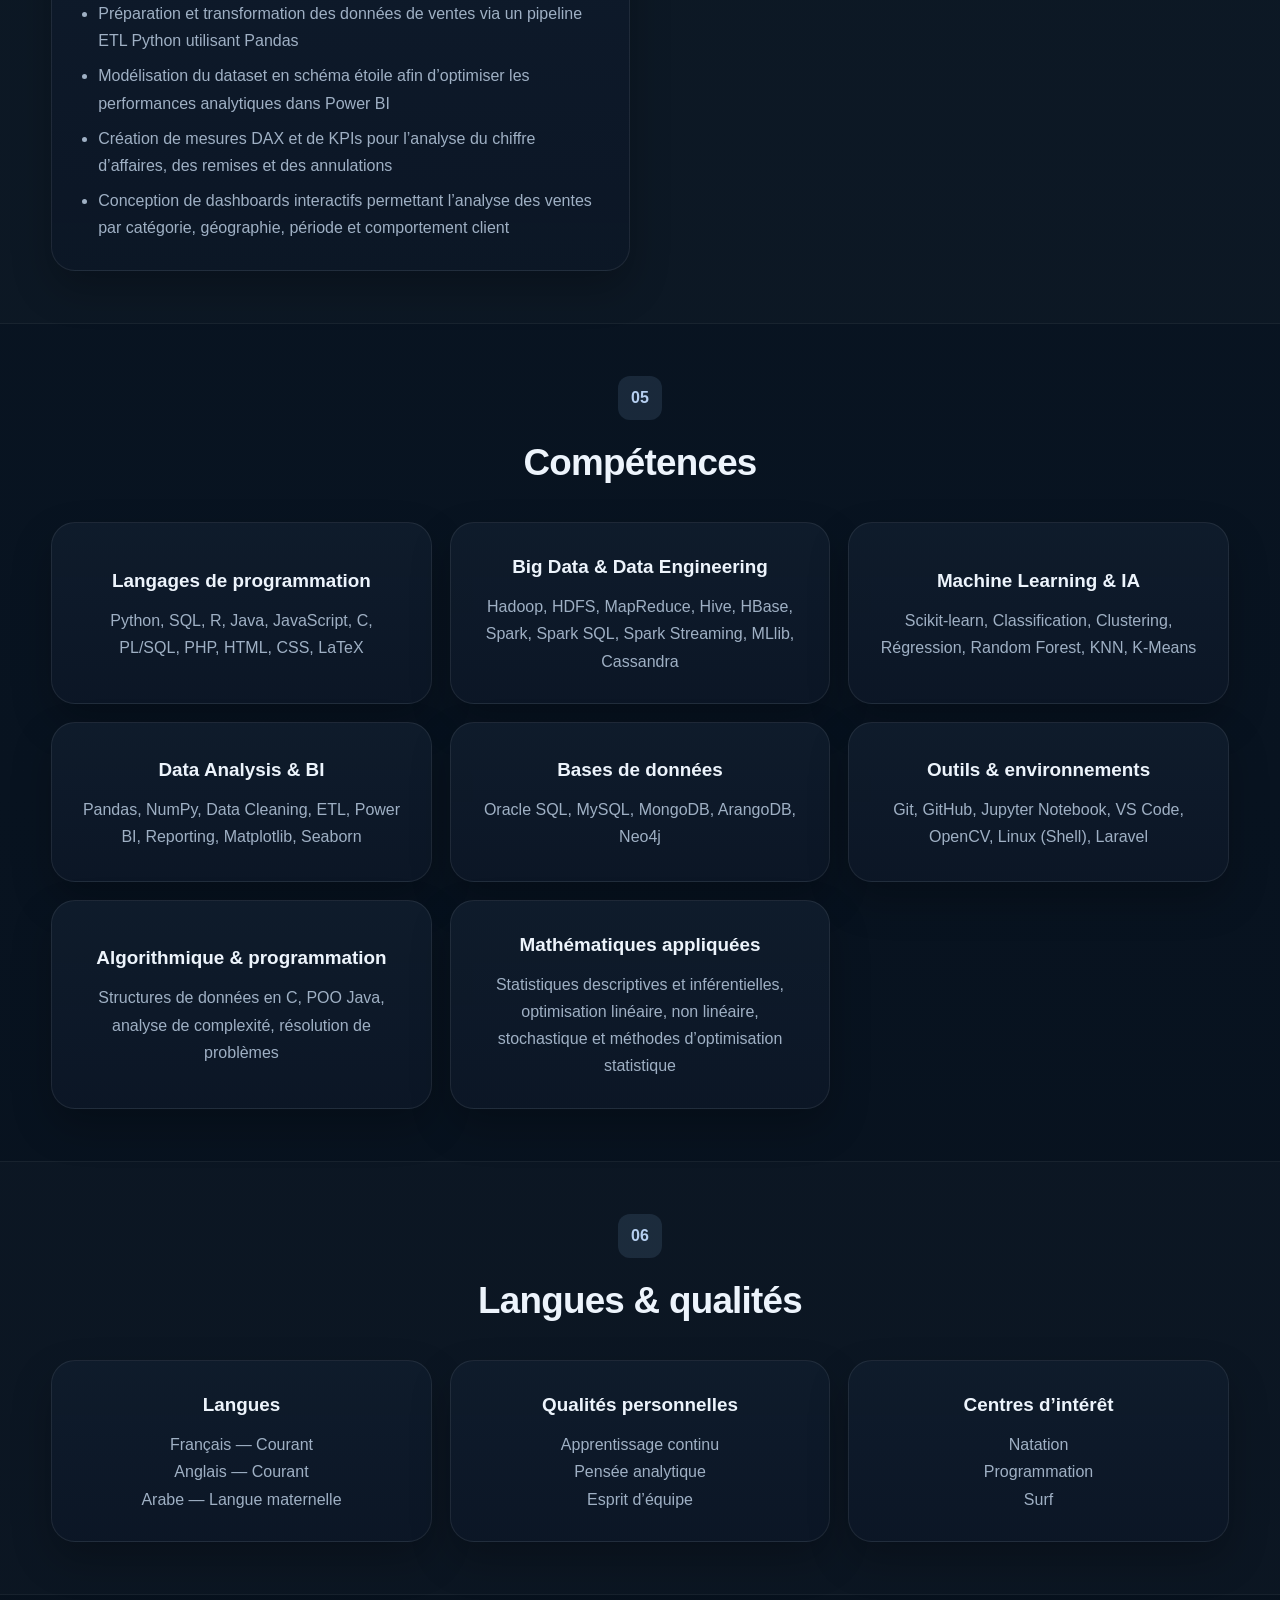
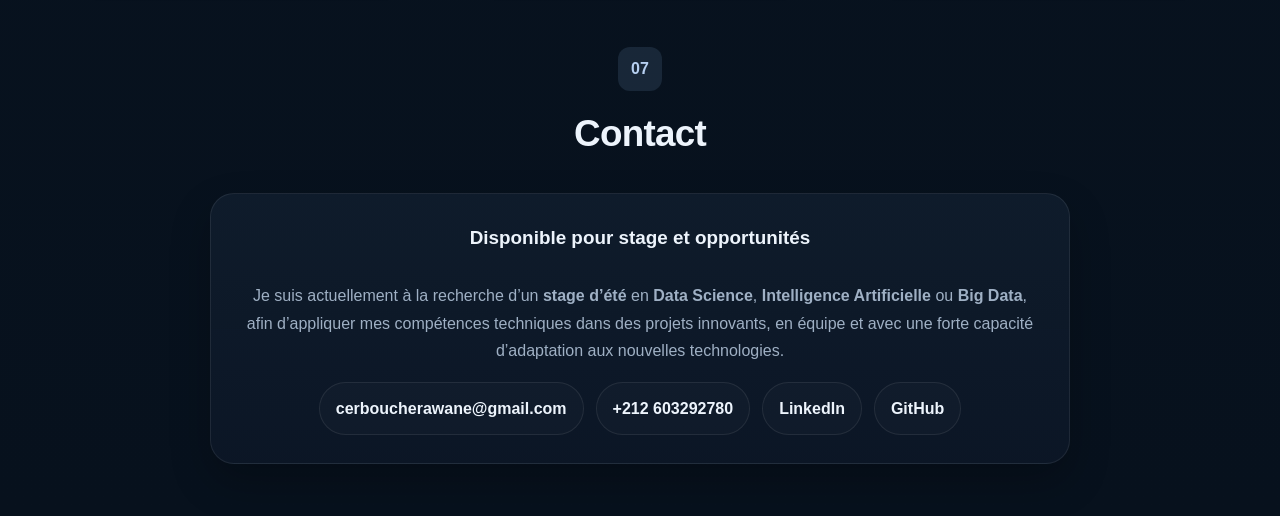
==== commit 67bd0a98: "Update index.html" ====
--- a/index.html
+++ b/index.html
@@ -38,16 +38,7 @@
         <h1>Rawane Cerbouche</h1>
         <p class="hero-role">Future ingénieure d’État en Data Science, Big Data et Intelligence Artificielle</p>
 
-        <p class="hero-text">
-          
-  Élève ingénieure en <strong>Data Science, Big Data et Intelligence Artificielle</strong> à l’ENSA Agadir.
-  J’ai acquis une expérience en <strong>développement backend (Java / Spring Boot, API REST)</strong>,
-  en conception de <strong>bases de données NoSQL (MongoDB)</strong> ainsi que dans des projets liés à
-  <strong>l’analyse et au traitement de données</strong>.
-  Je souhaite intégrer le programme de <strong>double diplomation avec l’École Polytech Angers</strong>
-  afin de consolider mes compétences en ingénierie des données et en développement de systèmes informatiques.
-
-        </p>
+        
 
         <div class="hero-actions">
           <a class="btn btn-primary" href="#projects">Voir mes projets</a>
@@ -75,16 +66,16 @@
         </div>
 
         <div class="card centered-card">
-          <p>
-            Futur ingénieur d’État en <strong>Data Science, Big Data et Intelligence Artificielle</strong>
-            à l’ENSA Agadir, je suis passionnée par l’optimisation des systèmes et l’analyse de données. 
-          </p>
-          <p>
-            Je possède une expérience pratique avec les langages <strong>C, Java et Python</strong>,
-            ainsi qu’en <strong>gestion de bases de données</strong>, acquise à travers des projets liés
-            à la gestion de données massives, au développement web, à la Business Intelligence
-            et à l’amélioration des performances systèmes. 
-          </p>
+          <p class="hero-text">
+          
+  Élève ingénieure en <strong>Data Science, Big Data et Intelligence Artificielle</strong> à l’ENSA Agadir.
+  J’ai acquis une expérience en <strong>développement backend (Java / Spring Boot, API REST)</strong>,
+  en conception de <strong>bases de données NoSQL (MongoDB)</strong> ainsi que dans des projets liés à
+  <strong>l’analyse et au traitement de données</strong>.
+  Je souhaite intégrer le programme de <strong>double diplomation avec l’École Polytech Angers</strong>
+  afin de consolider mes compétences en ingénierie des données et en développement de systèmes informatiques.
+
+        </p>
         </div>
       </div>
     </section>
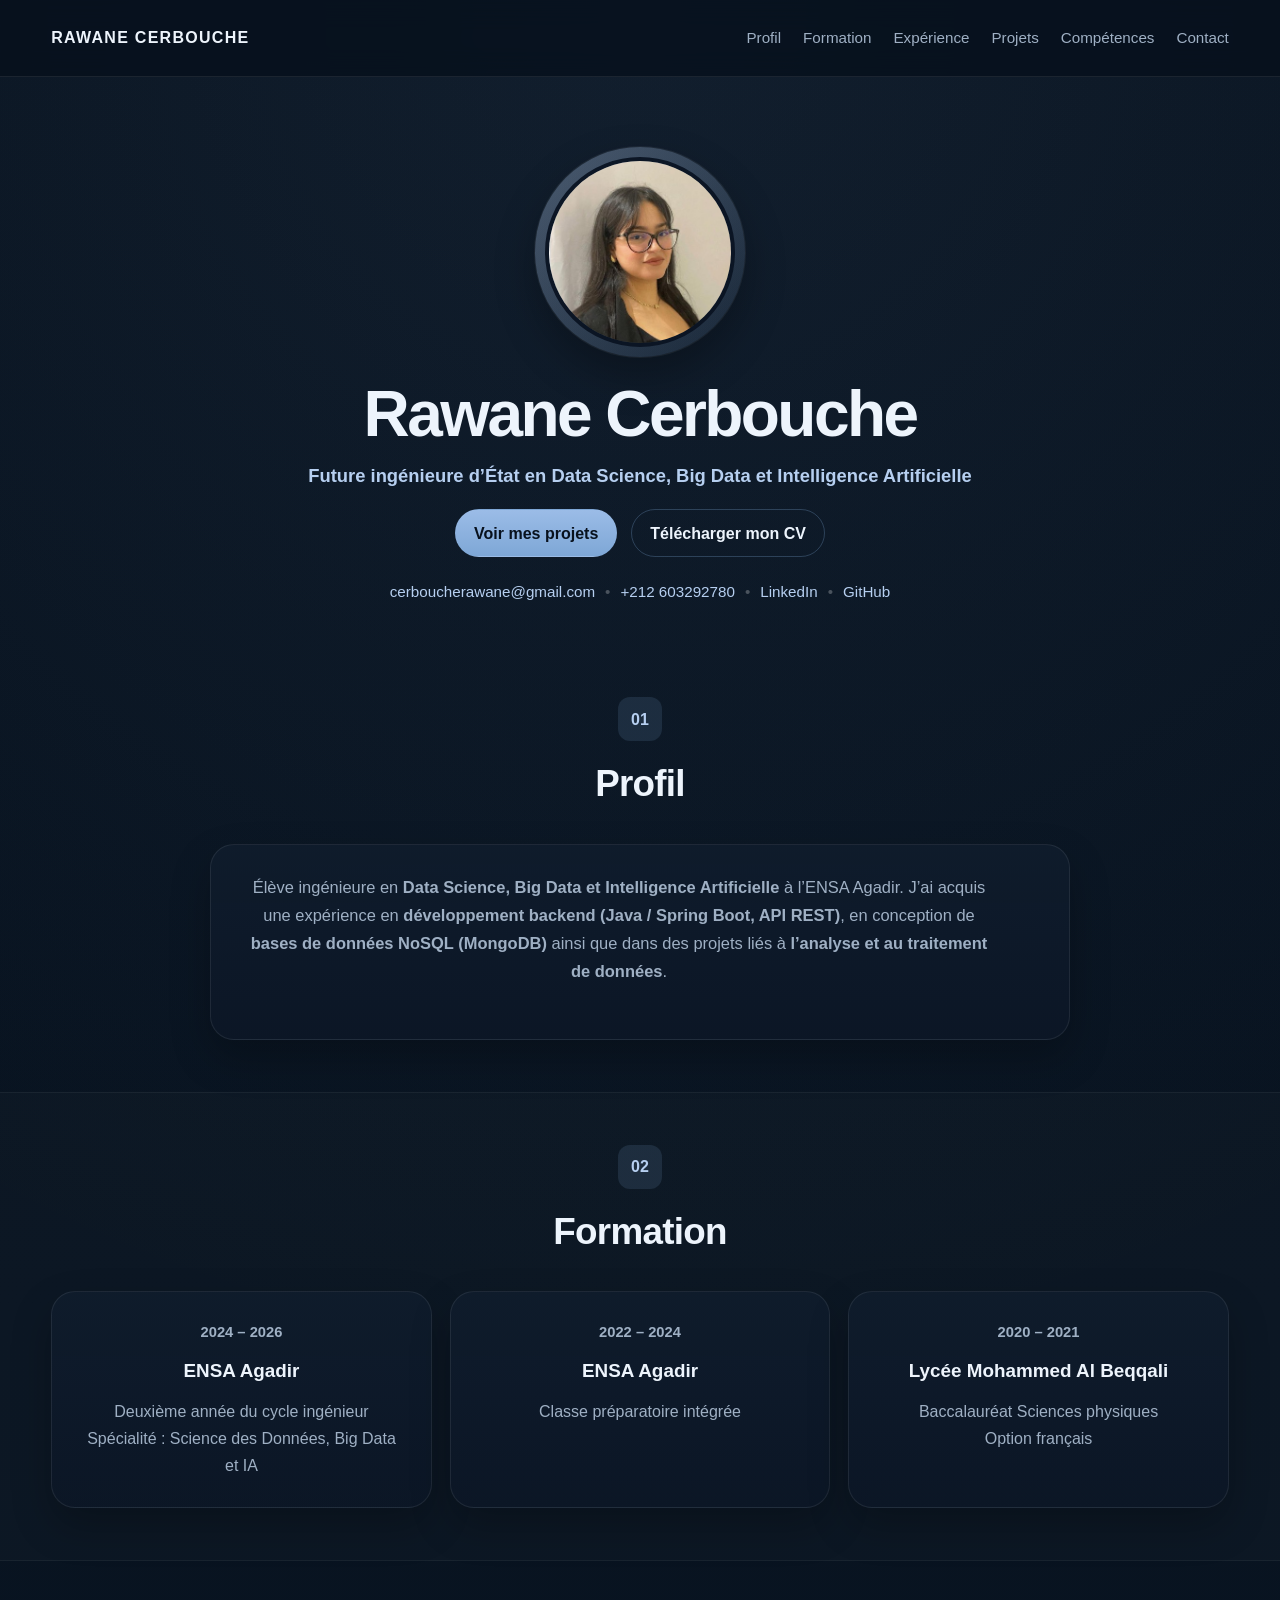
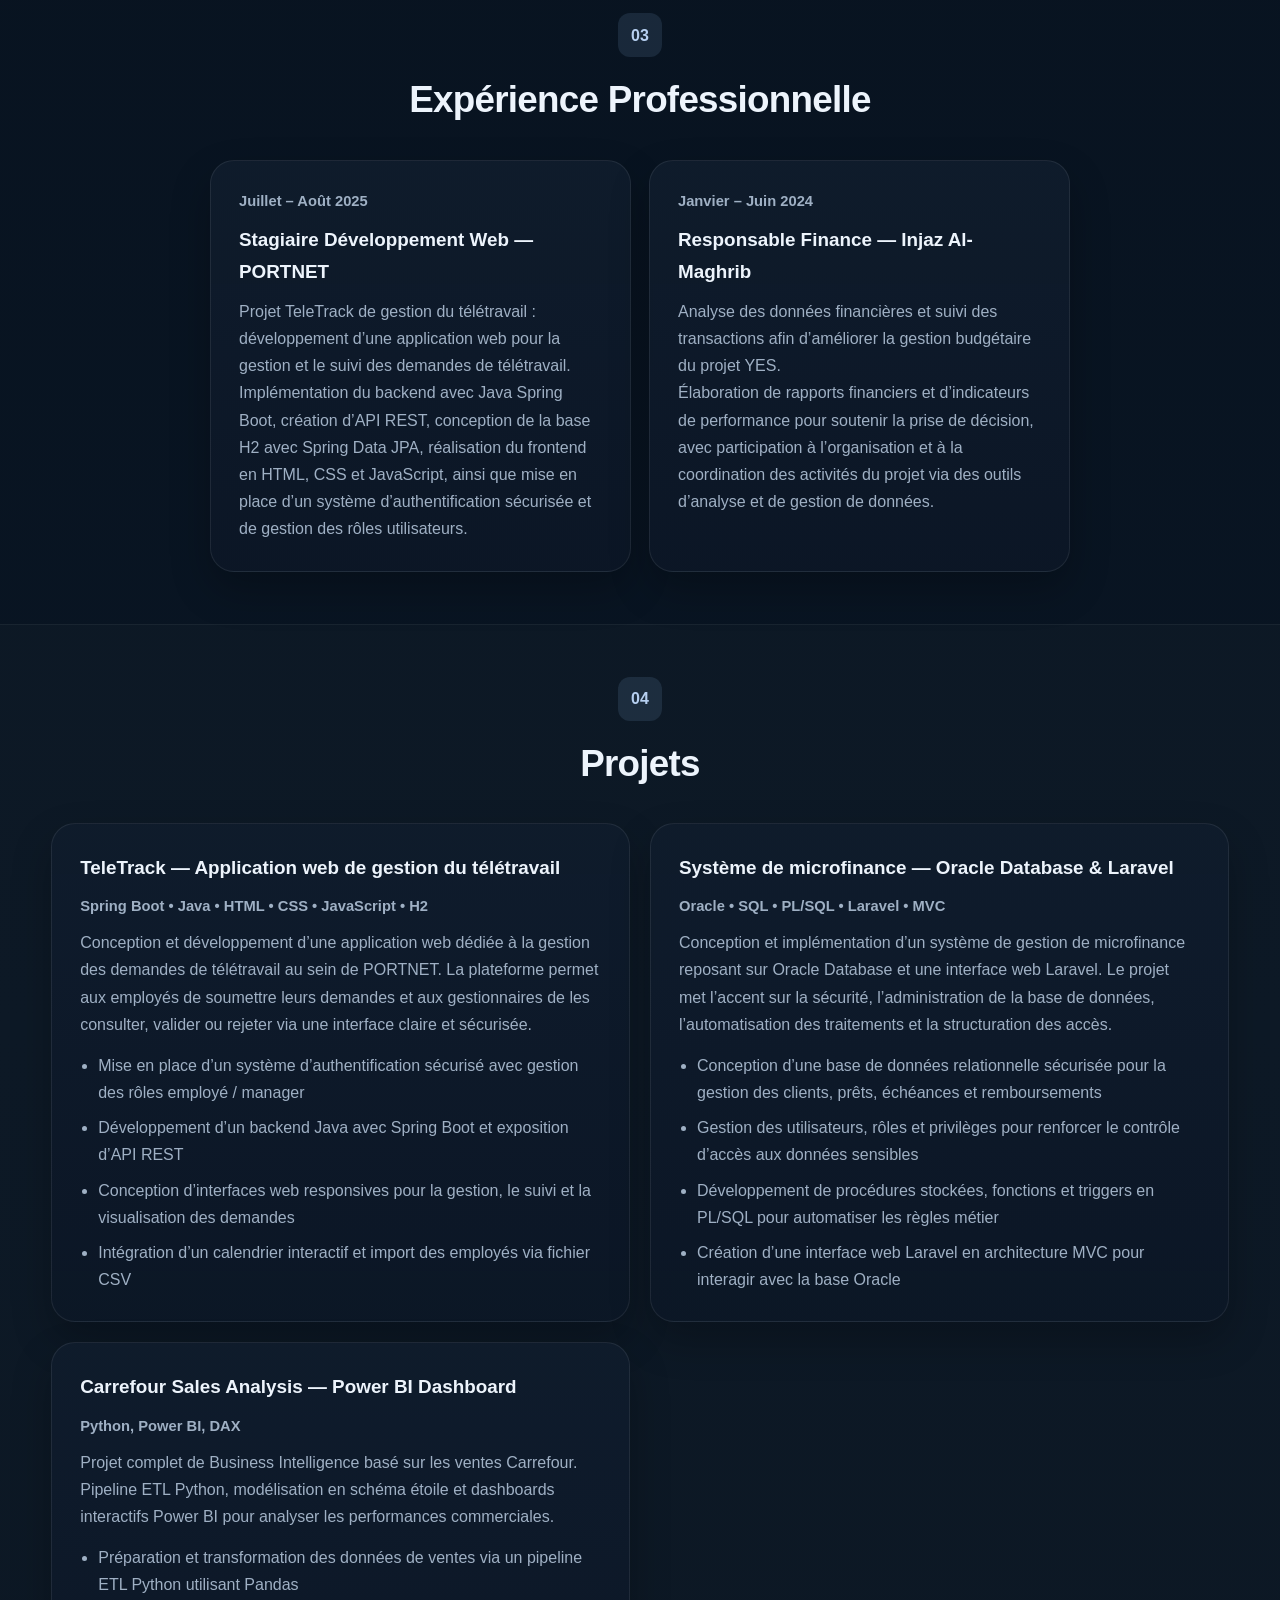
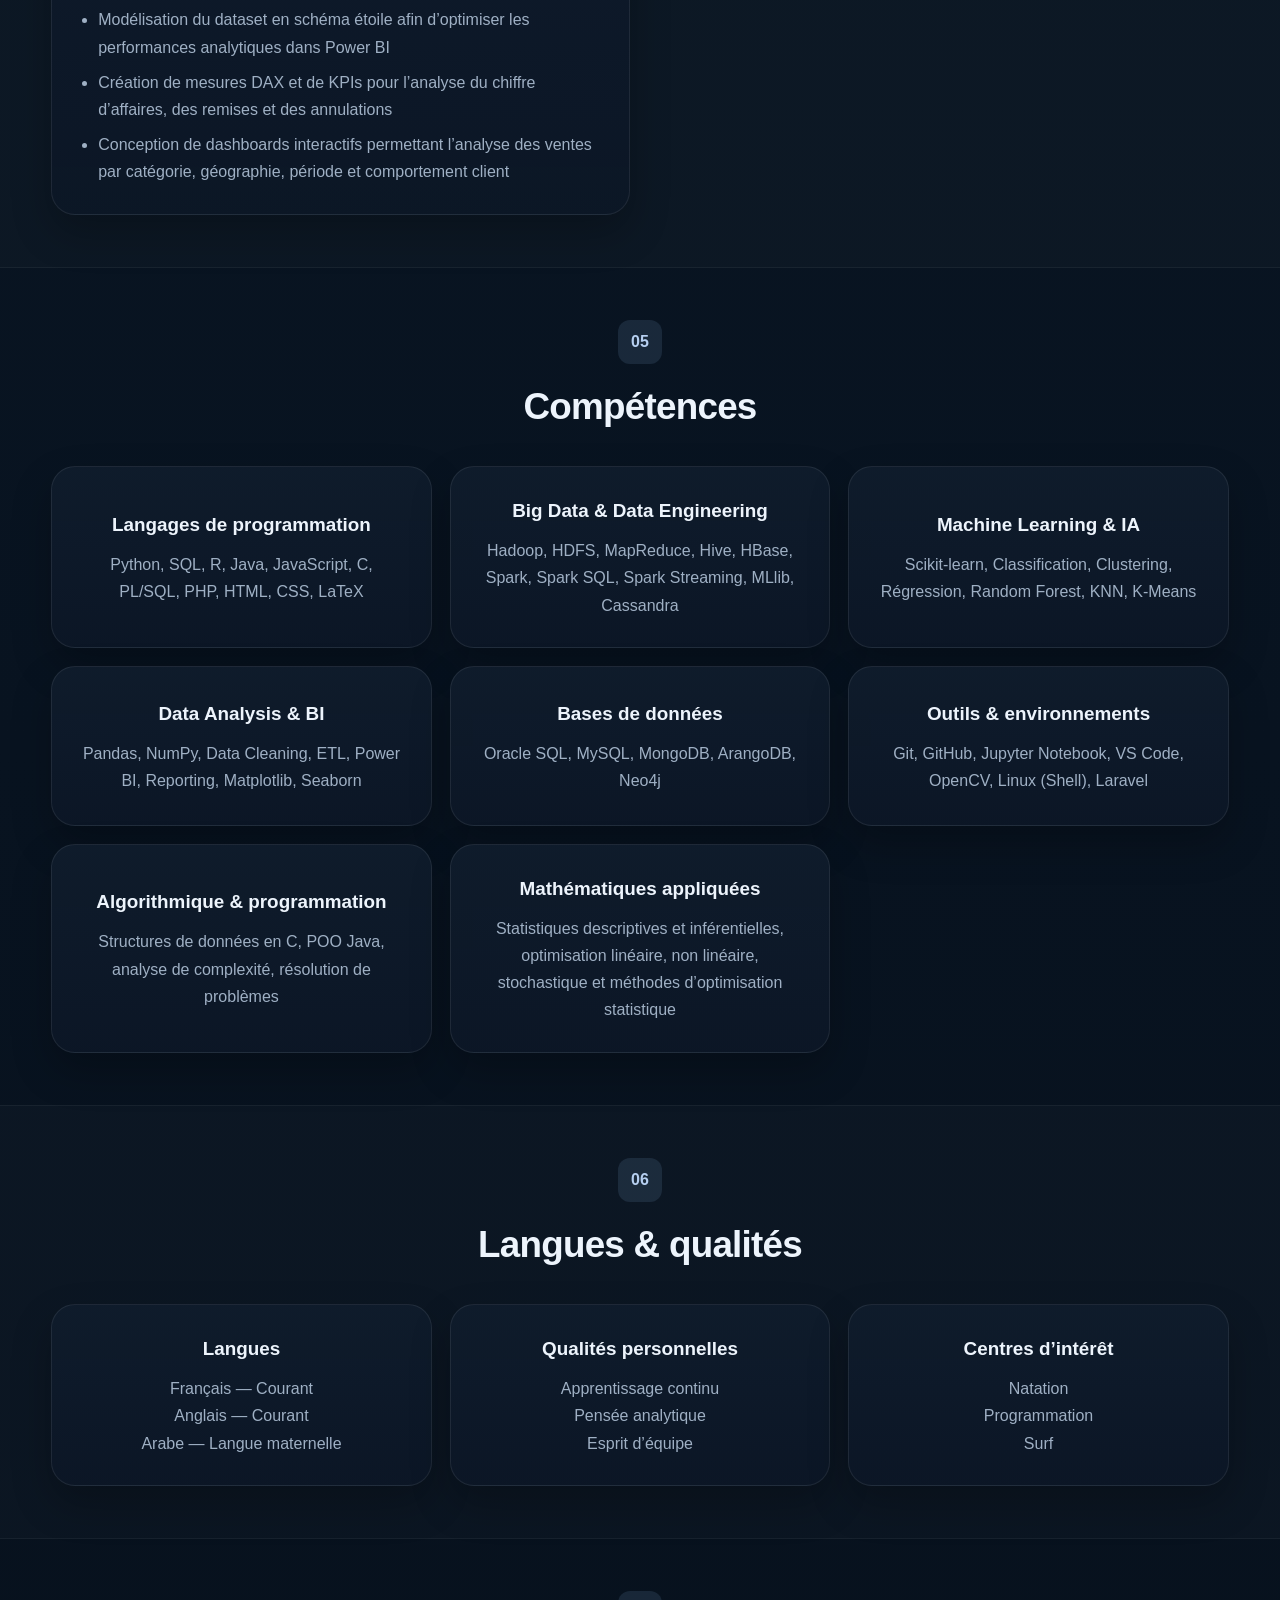
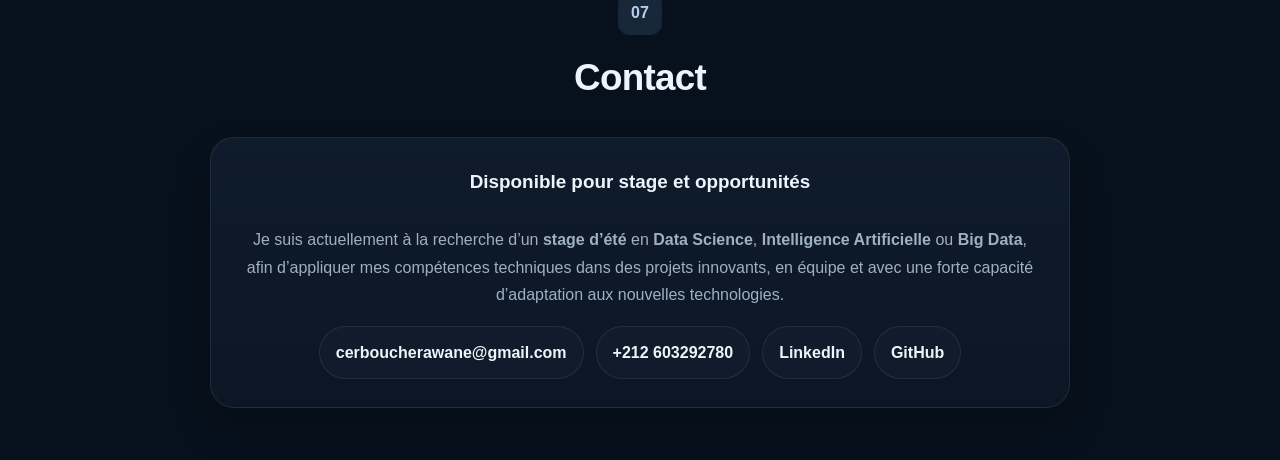
==== commit 296d05e4: "Update index.html" ====
--- a/index.html
+++ b/index.html
@@ -72,8 +72,7 @@
   J’ai acquis une expérience en <strong>développement backend (Java / Spring Boot, API REST)</strong>,
   en conception de <strong>bases de données NoSQL (MongoDB)</strong> ainsi que dans des projets liés à
   <strong>l’analyse et au traitement de données</strong>.
-  Je souhaite intégrer le programme de <strong>double diplomation avec l’École Polytech Angers</strong>
-  afin de consolider mes compétences en ingénierie des données et en développement de systèmes informatiques.
+  
 
         </p>
         </div>
@@ -90,9 +89,9 @@
 
         <div class="grid-3">
           <article class="card info-card text-center">
-            <p class="card-date">2024 – 2025</p>
+            <p class="card-date">2024 – 2026</p>
             <h3>ENSA Agadir</h3>
-            <p>Première année du cycle ingénieur</p>
+            <p>Deuxième année  du cycle ingénieur</p>
             <p>Spécialité : Science des Données, Big Data et IA</p>
           </article>
 
@@ -117,7 +116,7 @@
       <div class="container narrow">
         <div class="section-heading center">
           <span>03</span>
-          <h2>Expérience</h2>
+          <h2>Expérience Professionnelle</h2>
         </div>
 
         <div class="grid-2">
